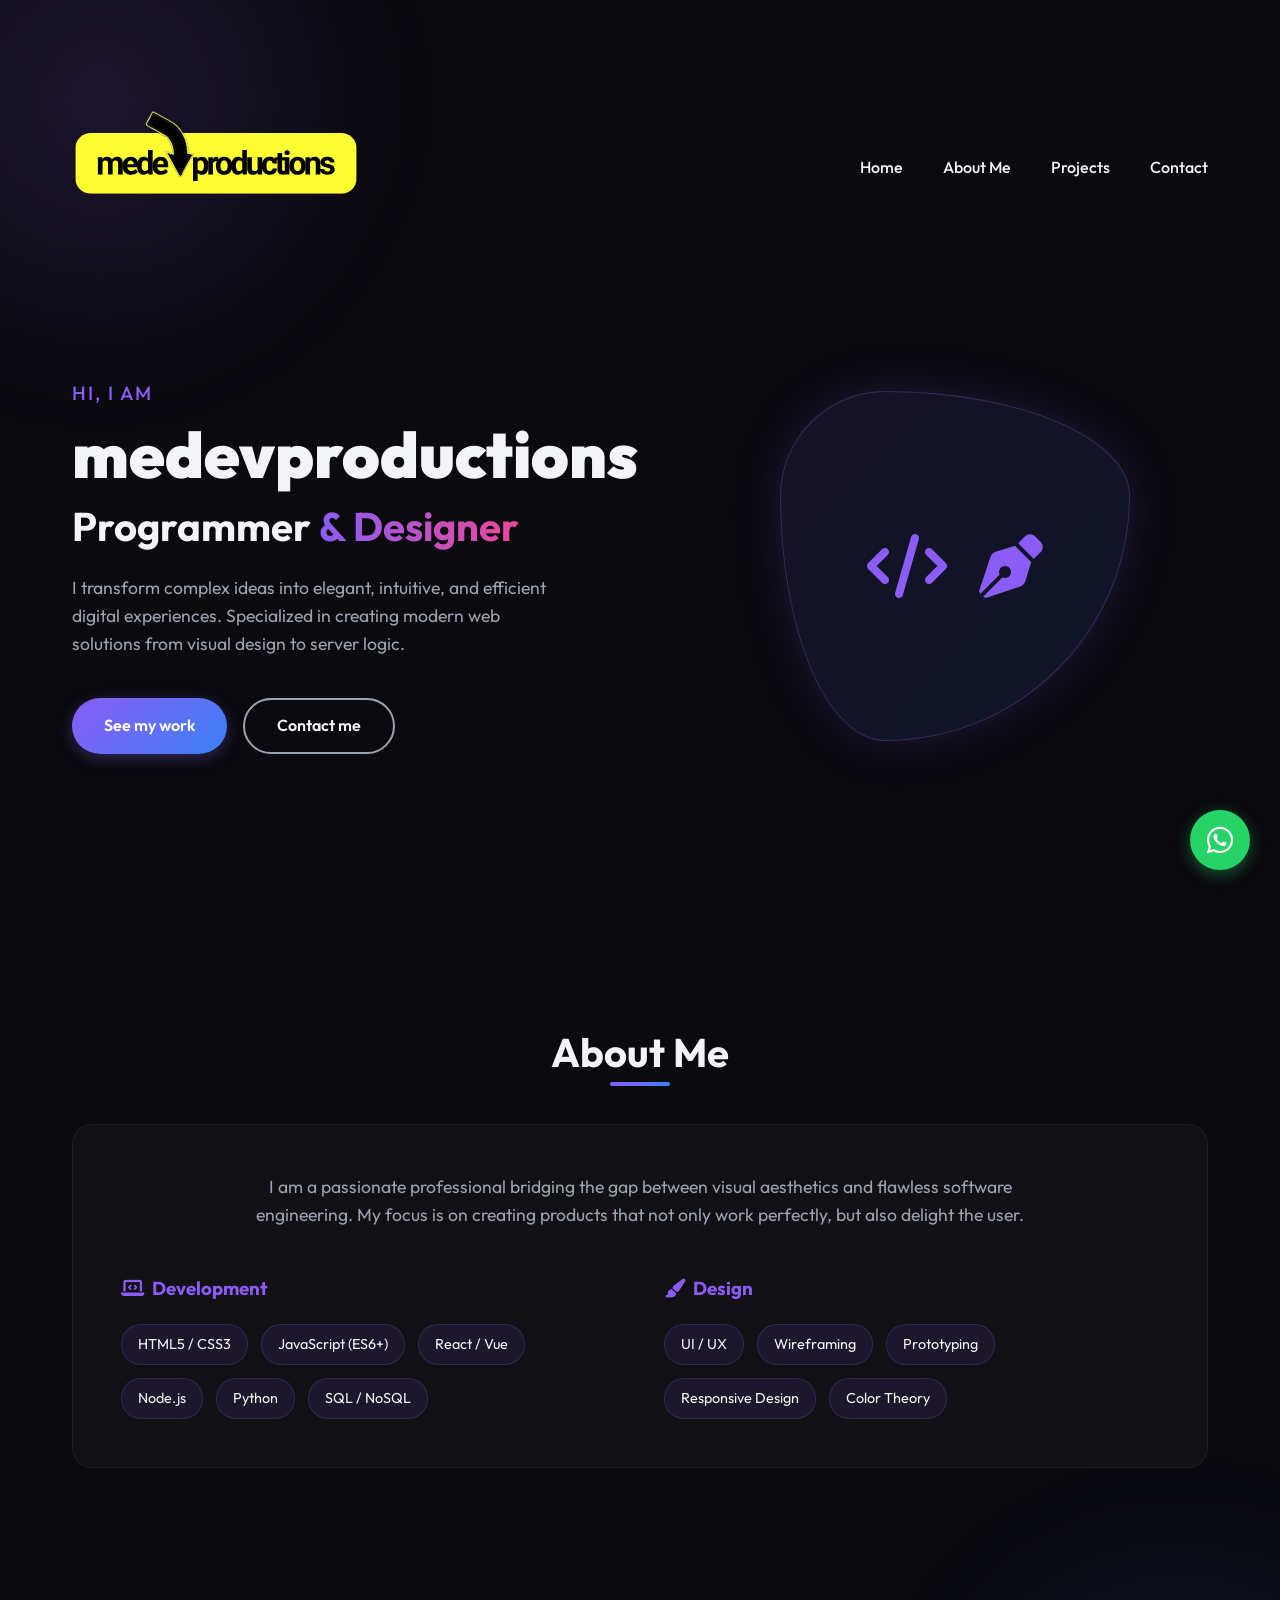
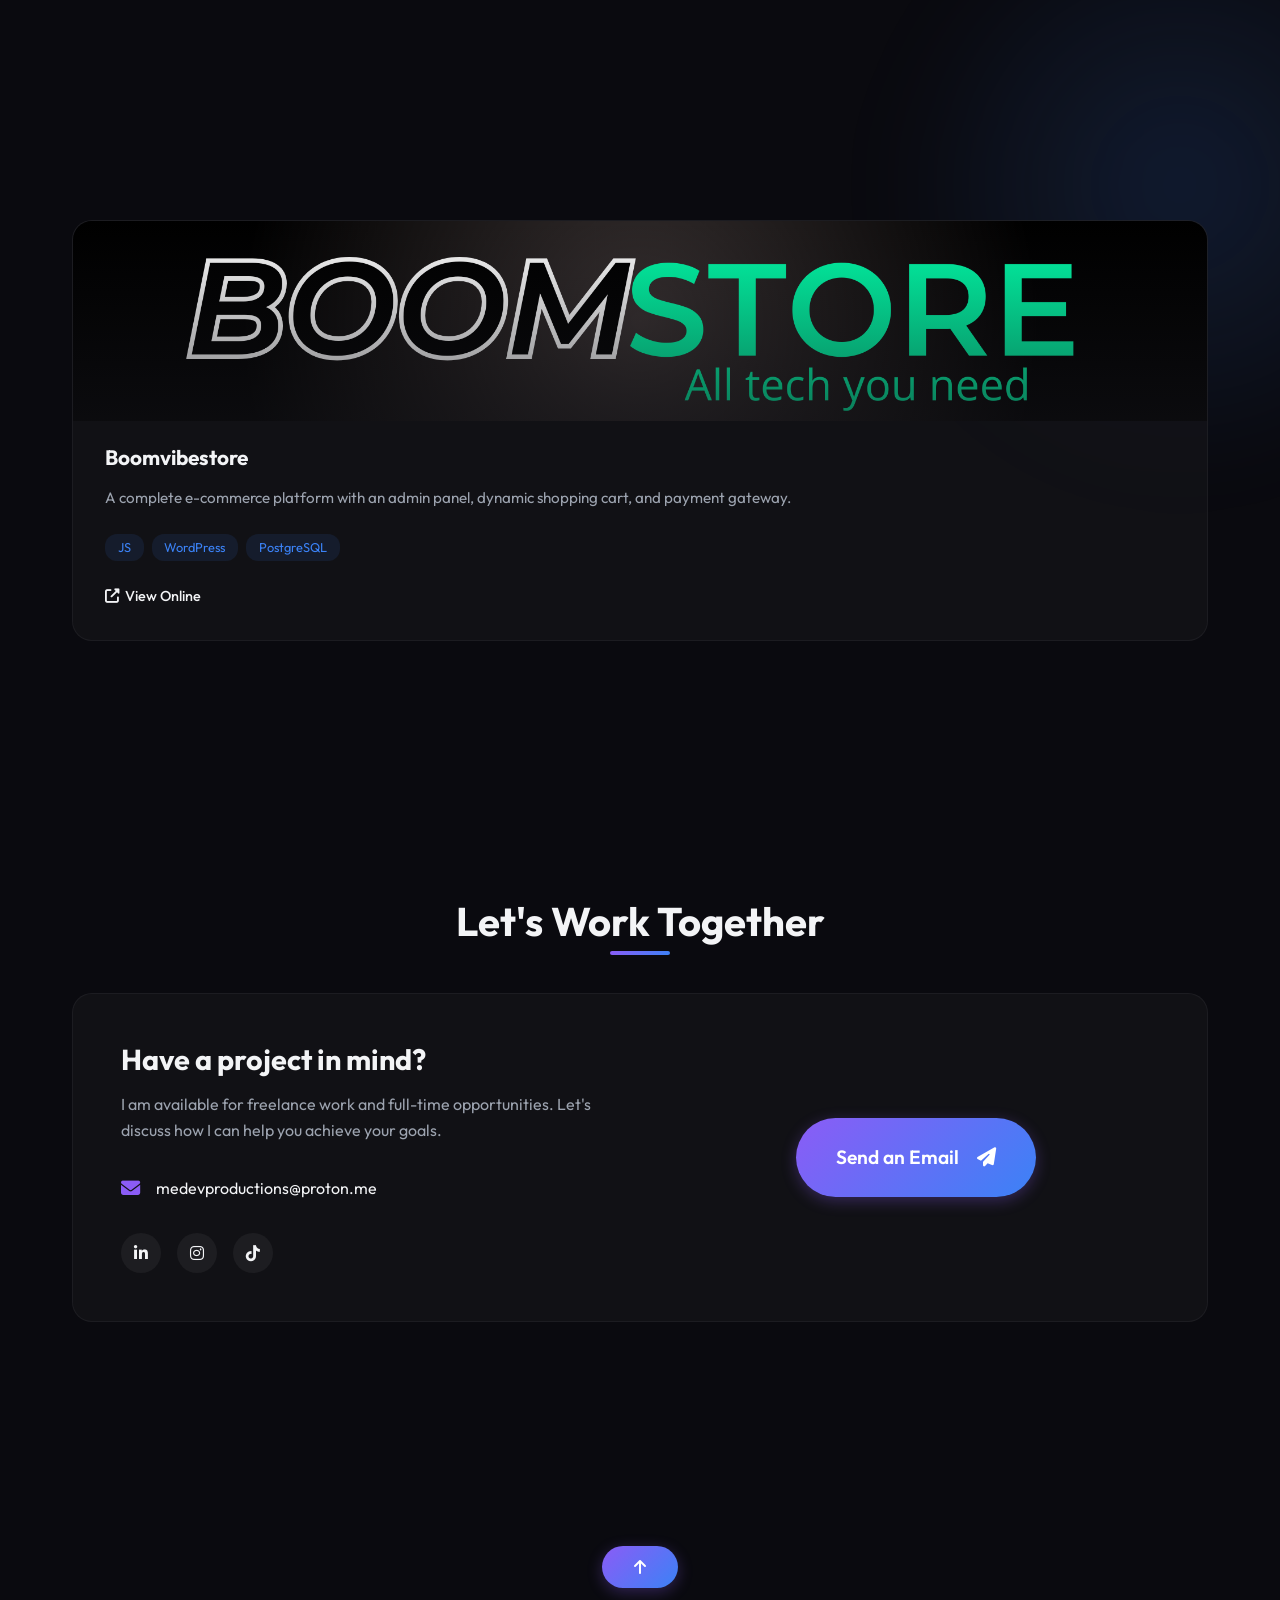
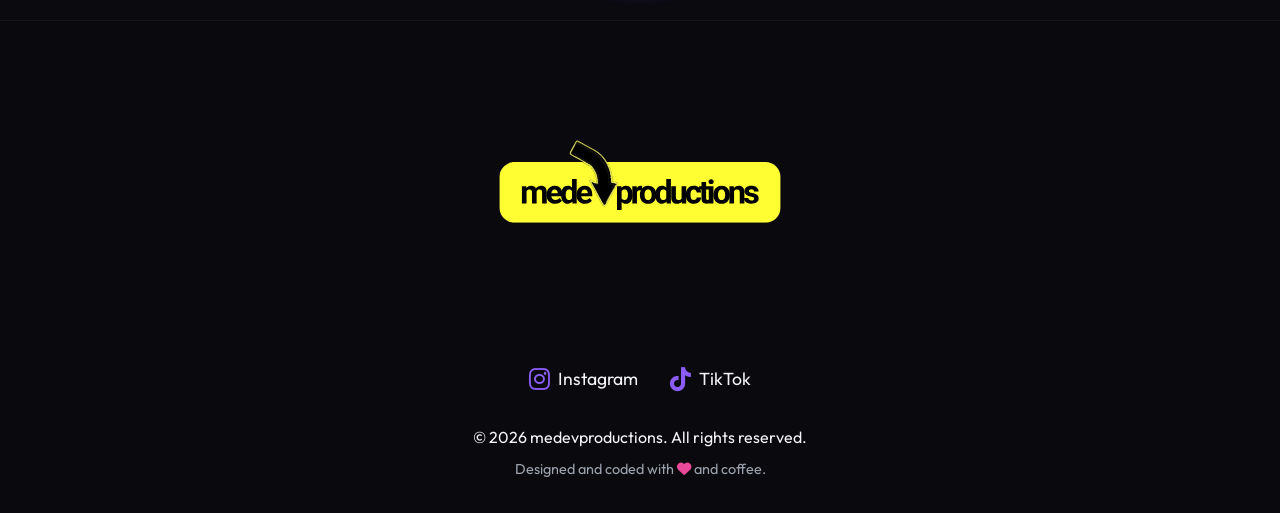
==== index.html @ 1f9f66e9 "new contact information" ====
<!DOCTYPE html>
<html lang="en">

<head>
    <meta charset="UTF-8">
    <meta name="viewport" content="width=device-width, initial-scale=1.0">
    <title>medevproductions | Programmer & Designer</title>
    <link rel="icon" type="image/svg+xml" href="logo.svg">
    <meta name="description" content="Professional and creative portfolio of a developer and designer.">
    <link rel="preconnect" href="https://fonts.googleapis.com">
    <link rel="preconnect" href="https://fonts.gstatic.com" crossorigin>
    <link href="https://fonts.googleapis.com/css2?family=Outfit:wght@300;400;500;700;900&display=swap" rel="stylesheet">
    <link rel="stylesheet" href="https://cdnjs.cloudflare.com/ajax/libs/font-awesome/6.4.0/css/all.min.css">
    <link rel="stylesheet" href="styles.css">
</head>

<body>
    <div class="blob-bg"></div>
    <div class="blob-bg blob-2"></div>

    <nav class="navbar" id="navbar">
        <div class="nav-content">
            <a href="#" class="logo">
                <img src="logo.svg" alt="medevproductions Logo" class="nav-logo">
            </a>
            <ul class="nav-links">
                <li><a href="#home">Home</a></li>
                <li><a href="#about">About Me</a></li>
                <li><a href="#portfolio">Projects</a></li>
                <li><a href="#contact">Contact</a></li>
            </ul>
            <button class="mobile-menu-btn"><i class="fas fa-bars"></i></button>
        </div>
    </nav>

    <main>
        <section id="home" class="hero">
            <div class="hero-content fade-in">
                <p class="greeting">Hi, I am</p>
                <h1 class="name">medevproductions</h1>
                <h2 class="role">Programmer <span class="gradient-text">& Designer</span></h2>
                <p class="description">
                    I transform complex ideas into elegant, intuitive, and efficient digital experiences.
                    Specialized in creating modern web solutions from visual design to server logic.
                </p>
                <div class="cta-buttons">
                    <a href="#portfolio" class="btn btn-primary">See my work</a>
                    <a href="#contact" class="btn btn-secondary">Contact me</a>
                </div>
            </div>
            <div class="hero-image slide-in-right">
                <div class="image-placeholder">
                    <i class="fas fa-code"></i>
                    <i class="fas fa-pen-nib"></i>
                </div>
            </div>
        </section>

        <section id="about" class="about">
            <h2 class="section-title fade-in">About Me</h2>
            <div class="about-content">
                <div class="about-text fade-in">
                    <p>I am a passionate professional bridging the gap between visual aesthetics and flawless software
                        engineering. My focus is on creating products that not only work perfectly, but also delight the
                        user.</p>

                    <div class="skills-container">
                        <div class="skill-category">
                            <h3><i class="fas fa-laptop-code"></i> Development</h3>
                            <div class="skill-tags">
                                <span>HTML5 / CSS3</span>
                                <span>JavaScript (ES6+)</span>
                                <span>React / Vue</span>
                                <span>Node.js</span>
                                <span>Python</span>
                                <span>SQL / NoSQL</span>
                            </div>
                        </div>
                        <div class="skill-category">
                            <h3><i class="fas fa-paint-brush"></i> Design</h3>
                            <div class="skill-tags">
                                <span>UI / UX</span>
                                <span>Wireframing</span>
                                <span>Prototyping</span>
                                <span>Responsive Design</span>
                                <span>Color Theory</span>
                            </div>
                        </div>
                    </div>
                </div>
            </div>
        </section>

        <section id="portfolio" class="portfolio">
            <h2 class="section-title fade-in">Current Projects</h2>
            <div class="projects-grid">
                <!-- Proyecto 1 -->
                <div class="project-card fade-in">
                    <div class="project-image"
                        style="background-image: url('logoe.png'); background-size: cover; background-position: center; background-repeat: no-repeat;">
                    </div>
                    <div class="project-info">
                        <h3>Boomvibestore</h3>
                        <p>A complete e-commerce platform with an admin panel, dynamic shopping cart, and payment
                            gateway.</p>
                        <div class="project-tech">
                            <span>JS</span>
                            <span>WordPress</span>
                            <span>PostgreSQL</span>
                        </div>
                        <div class="project-links">
                            <a href="https://boomvibestore.com/" class="project-link"><i
                                    class="fas fa-external-link-alt"></i> View Online</a>
                        </div>
                    </div>
                </div>


            </div>
        </section>

        <section id="contact" class="contact">
            <h2 class="section-title fade-in">Let's Work Together</h2>
            <div class="contact-container fade-in">
                <div class="contact-info">
                    <h3>Have a project in mind?</h3>
                    <p>I am available for freelance work and full-time opportunities. Let's discuss how I can help you
                        achieve your goals.</p>
                    <ul class="contact-list">
                        <li><i class="fas fa-envelope"></i> medevproductions@proton.me</li>
                    </ul>
                    <div class="social-links">
                        <a href="#" title="LinkedIn"><i class="fab fa-linkedin-in"></i></a>
                        <a href="https://instagram.com/medevproductions" target="_blank" title="@medevproductions"><i
                                class="fab fa-instagram"></i></a>
                        <a href="https://tiktok.com/@medevproductions" target="_blank" title="@medevproductions"><i
                                class="fab fa-tiktok"></i></a>
                    </div>
                </div>
                <div class="contact-action"
                    style="display: flex; align-items: center; justify-content: center; height: 100%;">
                    <a href="mailto:medevproductions@proton.me?subject=Inquiry:%20E-commerce%20Development%20Project&body=Hi%20medevproductions,%0A%0AI'm%20interested%20in%20developing%20a%20professional%20e-commerce%20website%20for%20my%20business.%0A%0AProject%20Details:%0A-%20Business%20Name:%20%0A-%20Current%20Website%20(if%20any):%20%0A-%20Estimated%20Number%20of%20Products:%20%0A%0AI%20would%20like%20to%20schedule%20a%20brief%20call%20to%20discuss%20the%20technical%20requirements%20and%20pricing.%0A%0ABest%20regards,"
                        class="btn btn-primary submit-btn"
                        style="text-decoration: none; padding: 1.5rem 2.5rem; font-size: 1.2rem; width: auto; max-width: 100%; border-radius: 40px;">
                        <span>Send an Email</span> <i class="fas fa-paper-plane" style="margin-left: 10px;"></i>
                    </a>
                </div>
            </div>
        </section>
    </main>

    <div class="back-to-top-container">
        <a href="#home" class="btn btn-primary back-to-top" aria-label="Back to Top">
            <i class="fas fa-arrow-up"></i>
        </a>
    </div>

    <footer>
        <div class="footer-content">
            <div class="footer-logo">
                <img src="logo.svg" alt="medevproductions Logo" class="footer-logo-img">
            </div>
            <div class="footer-socials">
                <a href="https://instagram.com/medevproductions" target="_blank" class="footer-social-link">
                    <i class="fab fa-instagram"></i> Instagram
                </a>
                <a href="https://tiktok.com/@medevproductions" target="_blank" class="footer-social-link">
                    <i class="fab fa-tiktok"></i> TikTok
                </a>
            </div>
            <p>&copy; 2026 medevproductions. All rights reserved.</p>
            <p class="footer-note">Designed and coded with <i class="fas fa-heart"></i> and coffee.</p>
        </div>
    </footer>

    <!-- Floating WhatsApp Button -->
    <button class="whatsapp-float" id="whatsapp-btn" aria-label="Copy WhatsApp Number">
        <i class="fab fa-whatsapp"></i>
    </button>

    <!-- Toast Notification -->
    <div id="toast" class="toast-notification">
        <i class="fas fa-check-circle"></i> <span>WhatsApp number copied</span>
    </div>

    <script src="script.js"></script>
</body>

</html>
---- styles.css ----
/* Variables y Configuración Base */
:root {
    --bg-dark: #0a0a0f;
    --bg-card: rgba(20, 20, 25, 0.7);
    --text-main: #f3f4f6;
    --text-muted: #9ca3af;
    --primary: #8b5cf6;
    --secondary: #3b82f6;
    --accent: #ec4899;
    --gradient-primary: linear-gradient(135deg, var(--primary) 0%, var(--secondary) 100%);
    --gradient-text: linear-gradient(to right, var(--primary), var(--accent));
    
    --font-main: 'Outfit', sans-serif;
    --transition-smooth: all 0.3s cubic-bezier(0.4, 0, 0.2, 1);
}

* {
    margin: 0;
    padding: 0;
    box-sizing: border-box;
}

html {
    scroll-behavior: smooth;
    overflow-x: hidden;
    width: 100%;
}

body {
    font-family: var(--font-main);
    background-color: var(--bg-dark);
    color: var(--text-main);
    line-height: 1.6;
    overflow-x: hidden;
    width: 100%;
    position: relative;
}

/* Efectos de fondo */
.blob-bg {
    position: absolute;
    width: 600px;
    height: 600px;
    background: radial-gradient(circle, rgba(139, 92, 246, 0.15) 0%, rgba(0, 0, 0, 0) 70%);
    border-radius: 50%;
    top: -200px;
    left: -200px;
    z-index: -1;
    filter: blur(40px);
    animation: float 10s infinite ease-in-out alternate;
}

.blob-2 {
    background: radial-gradient(circle, rgba(59, 130, 246, 0.15) 0%, rgba(0, 0, 0, 0) 70%);
    top: 40%;
    right: -200px;
    left: auto;
    animation-delay: -5s;
}

@keyframes float {
    0% { transform: translate(0, 0) scale(1); }
    100% { transform: translate(50px, 50px) scale(1.1); }
}

/* Tipografía */
h1, h2, h3, h4 {
    line-height: 1.2;
    font-weight: 700;
}

.gradient-text {
    background: var(--gradient-text);
    -webkit-background-clip: text;
    background-clip: text;
    color: transparent;
    display: inline-block;
}

.section-title {
    font-size: 2.5rem;
    margin-bottom: 3rem;
    text-align: center;
    position: relative;
}

.section-title::after {
    content: '';
    position: absolute;
    bottom: -10px;
    left: 50%;
    transform: translateX(-50%);
    width: 60px;
    height: 4px;
    background: var(--gradient-primary);
    border-radius: 2px;
}

/* Navbar */
.navbar {
    position: absolute;
    top: 0;
    width: 100%;
    padding: 1.5rem 0;
    z-index: 1000;
    transition: var(--transition-smooth);
}

.navbar.scrolled {
    background: rgba(10, 10, 15, 0.9);
    backdrop-filter: blur(10px);
    padding: 1rem 0;
    box-shadow: 0 4px 30px rgba(0, 0, 0, 0.1);
    border-bottom: 1px solid rgba(255, 255, 255, 0.05);
}

.nav-content {
    max-width: 1200px;
    margin: 0 auto;
    padding: 0 2rem;
    display: flex;
    justify-content: space-between;
    align-items: center;
}

.logo {
    display: flex;
    align-items: center;
    text-decoration: none;
    color: var(--text-main);
}

.nav-logo {
    height: 288px; /* Doubled from 144px */
    width: auto;
    max-width: 450px;
    object-fit: contain;
}

.nav-links {
    display: flex;
    list-style: none;
    gap: 2.5rem;
}

.nav-links a {
    text-decoration: none;
    color: var(--text-main);
    font-weight: 500;
    font-size: 1rem;
    transition: var(--transition-smooth);
    position: relative;
}

.nav-links a:hover {
    color: var(--primary);
}

.nav-links a::after {
    content: '';
    position: absolute;
    bottom: -5px;
    left: 0;
    width: 0;
    height: 2px;
    background: var(--gradient-primary);
    transition: var(--transition-smooth);
}

.nav-links a:hover::after {
    width: 100%;
}

/* Dropdown */
.dropdown {
    position: relative;
    display: flex;
    align-items: center;
}

.dropdown-content {
    display: none;
    position: absolute;
    top: 100%;
    left: 0;
    margin-top: 5px;
    background: var(--bg-card);
    min-width: 240px;
    box-shadow: 0 10px 30px rgba(0, 0, 0, 0.4);
    border-radius: 12px;
    border: 1px solid rgba(255, 255, 255, 0.05);
    overflow: hidden;
    z-index: 1000;
    backdrop-filter: blur(10px);
}

.dropdown-content a {
    color: var(--text-main);
    padding: 15px 20px;
    text-decoration: none;
    display: block;
    font-size: 0.95rem;
    transition: var(--transition-smooth);
}

.dropdown-content a::after {
    display: none;
}

.dropdown-content a:hover {
    background: rgba(139, 92, 246, 0.15);
    color: var(--primary);
}

.dropdown:hover .dropdown-content {
    display: block;
    animation: fadeIn 0.3s ease;
}

@keyframes fadeIn {
    from { opacity: 0; transform: translateY(-10px); }
    to { opacity: 1; transform: translateY(0); }
}

.mobile-menu-btn {
    display: none;
    background: none;
    border: none;
    color: var(--text-main);
    font-size: 1.5rem;
    cursor: pointer;
}

/* Botones */
.btn {
    display: inline-flex;
    align-items: center;
    justify-content: center;
    padding: 0.8rem 2rem;
    border-radius: 30px;
    font-weight: 600;
    text-decoration: none;
    transition: var(--transition-smooth);
    cursor: pointer;
    border: none;
    font-size: 1rem;
}

.btn-primary {
    background: var(--gradient-primary);
    color: white;
    box-shadow: 0 4px 15px rgba(139, 92, 246, 0.3);
}

.btn-primary:hover {
    transform: translateY(-2px);
    box-shadow: 0 6px 20px rgba(139, 92, 246, 0.4);
}

.btn-secondary {
    background: transparent;
    color: var(--text-main);
    border: 2px solid var(--text-muted);
}

.btn-secondary:hover {
    border-color: var(--primary);
    color: var(--primary);
}

/* Secciones generales */
main {
    max-width: 1200px;
    margin: 0 auto;
    padding: 0 2rem;
}

section {
    padding: 8rem 0;
}

/* Hero Section */
.hero {
    min-height: 100vh;
    display: flex;
    align-items: center;
    justify-content: space-between;
    gap: 4rem;
    padding-top: 360px; /* Increased to make room for giant absolute navbar */
}

.hero-content {
    flex: 1;
}

.greeting {
    font-size: 1.2rem;
    color: var(--primary);
    font-weight: 500;
    margin-bottom: 0.5rem;
    letter-spacing: 2px;
    text-transform: uppercase;
}

.name {
    font-size: 4rem;
    font-weight: 900;
    margin-bottom: 0.5rem;
}

.role {
    font-size: 2.5rem;
    margin-bottom: 1.5rem;
}

.description {
    color: var(--text-muted);
    font-size: 1.1rem;
    max-width: 500px;
    margin-bottom: 2.5rem;
}

.cta-buttons {
    display: flex;
    gap: 1rem;
}

.hero-image {
    flex: 1;
    display: flex;
    justify-content: center;
}

.image-placeholder {
    width: 350px;
    height: 350px;
    background: linear-gradient(135deg, rgba(139, 92, 246, 0.1), rgba(59, 130, 246, 0.1));
    border: 1px solid rgba(139, 92, 246, 0.3);
    border-radius: 30% 70% 70% 30% / 30% 30% 70% 70%;
    display: flex;
    align-items: center;
    justify-content: center;
    gap: 2rem;
    font-size: 4rem;
    color: var(--primary);
    box-shadow: 0 0 50px rgba(139, 92, 246, 0.15);
    animation: morph 8s ease-in-out infinite;
    backdrop-filter: blur(10px);
}

@keyframes morph {
    0% { border-radius: 30% 70% 70% 30% / 30% 30% 70% 70%; }
    25% { border-radius: 58% 42% 75% 25% / 76% 46% 54% 24%; }
    50% { border-radius: 50% 50% 33% 67% / 55% 27% 73% 45%; }
    75% { border-radius: 33% 67% 58% 42% / 63% 68% 32% 37%; }
    100% { border-radius: 30% 70% 70% 30% / 30% 30% 70% 70%; }
}

/* About Section */
.about-content {
    background: var(--bg-card);
    border: 1px solid rgba(255, 255, 255, 0.05);
    border-radius: 20px;
    padding: 3rem;
    backdrop-filter: blur(10px);
}

.about-text > p {
    color: var(--text-muted);
    font-size: 1.1rem;
    margin-bottom: 3rem;
    text-align: center;
    max-width: 800px;
    margin-left: auto;
    margin-right: auto;
}

.skills-container {
    display: grid;
    grid-template-columns: repeat(auto-fit, minmax(300px, 1fr));
    gap: 3rem;
}

.skill-category h3 {
    display: flex;
    align-items: center;
    gap: 0.5rem;
    margin-bottom: 1.5rem;
    color: var(--primary);
}

.skill-tags {
    display: flex;
    flex-wrap: wrap;
    gap: 0.8rem;
}

.skill-tags span {
    background: rgba(139, 92, 246, 0.1);
    color: var(--text-main);
    padding: 0.5rem 1rem;
    border-radius: 20px;
    font-size: 0.9rem;
    border: 1px solid rgba(139, 92, 246, 0.2);
    transition: var(--transition-smooth);
}

.skill-tags span:hover {
    background: rgba(139, 92, 246, 0.2);
    transform: translateY(-2px);
}

/* Portfolio Section */
.projects-grid {
    display: grid;
    grid-template-columns: repeat(auto-fit, minmax(320px, 1fr));
    gap: 2rem;
}

.project-card {
    background: var(--bg-card);
    border: 1px solid rgba(255, 255, 255, 0.05);
    border-radius: 20px;
    overflow: hidden;
    transition: var(--transition-smooth);
}

.project-card:hover {
    transform: translateY(-10px);
    border-color: rgba(139, 92, 246, 0.3);
    box-shadow: 0 10px 30px rgba(0, 0, 0, 0.5);
}

.project-image {
    height: 200px;
    display: flex;
    align-items: center;
    justify-content: center;
    color: rgba(255, 255, 255, 0.5);
    position: relative;
    overflow: hidden;
}

.project-image::before {
    content: '';
    position: absolute;
    top: 0;
    left: 0;
    width: 100%;
    height: 100%;
    background: linear-gradient(to bottom, transparent, var(--bg-card));
    opacity: 0.8;
}

.project-info {
    padding: 1.5rem 2rem 2rem;
}

.project-info h3 {
    font-size: 1.3rem;
    margin-bottom: 1rem;
}

.project-info p {
    color: var(--text-muted);
    font-size: 0.95rem;
    margin-bottom: 1.5rem;
}

.project-tech {
    display: flex;
    flex-wrap: wrap;
    gap: 0.5rem;
    margin-bottom: 1.5rem;
}

.project-tech span {
    font-size: 0.8rem;
    color: var(--secondary);
    background: rgba(59, 130, 246, 0.1);
    padding: 0.2rem 0.8rem;
    border-radius: 12px;
}

.project-links {
    display: flex;
    gap: 1rem;
}

.project-link {
    color: var(--text-main);
    text-decoration: none;
    font-size: 0.9rem;
    font-weight: 500;
    transition: var(--transition-smooth);
    display: flex;
    align-items: center;
    gap: 0.4rem;
}

.project-link:hover {
    color: var(--primary);
}

/* Contact Section */
.contact-container {
    display: grid;
    grid-template-columns: 1fr 1fr;
    gap: 4rem;
    background: var(--bg-card);
    border: 1px solid rgba(255, 255, 255, 0.05);
    border-radius: 20px;
    padding: 3rem;
}

.contact-info h3 {
    font-size: 1.8rem;
    margin-bottom: 1rem;
}

.contact-info p {
    color: var(--text-muted);
    margin-bottom: 2rem;
}

.contact-list {
    list-style: none;
    margin-bottom: 2rem;
}

.contact-list li {
    display: flex;
    align-items: center;
    gap: 1rem;
    margin-bottom: 1rem;
    color: var(--text-main);
}

.contact-list i {
    color: var(--primary);
    font-size: 1.2rem;
}

.social-links {
    display: flex;
    gap: 1rem;
}

.social-links a {
    display: flex;
    align-items: center;
    justify-content: center;
    width: 40px;
    height: 40px;
    border-radius: 50%;
    background: rgba(255, 255, 255, 0.05);
    color: var(--text-main);
    text-decoration: none;
    transition: var(--transition-smooth);
}

.social-links a:hover {
    background: var(--primary);
    transform: translateY(-3px);
}

.contact-form {
    display: flex;
    flex-direction: column;
    gap: 1.5rem;
}

.form-group {
    position: relative;
}

.form-group input,
.form-group textarea {
    width: 100%;
    padding: 1rem;
    background: rgba(0, 0, 0, 0.2);
    border: 1px solid rgba(255, 255, 255, 0.1);
    border-radius: 10px;
    color: var(--text-main);
    font-family: inherit;
    font-size: 1rem;
    transition: var(--transition-smooth);
    outline: none;
}

.form-group label {
    position: absolute;
    left: 1rem;
    top: 1rem;
    color: var(--text-muted);
    transition: var(--transition-smooth);
    pointer-events: none;
}

.form-group input:focus,
.form-group textarea:focus,
.form-group input:not(:placeholder-shown),
.form-group textarea:not(:placeholder-shown) {
    border-color: var(--primary);
    background: rgba(0, 0, 0, 0.4);
}

.form-group input:focus + label,
.form-group textarea:focus + label,
.form-group input:not(:placeholder-shown) + label,
.form-group textarea:not(:placeholder-shown) + label {
    top: -0.6rem;
    left: 0.8rem;
    font-size: 0.8rem;
    background: var(--bg-dark);
    padding: 0 0.4rem;
    color: var(--primary);
}

.submit-btn {
    width: 100%;
    gap: 0.5rem;
    padding: 1rem;
}

/* Footer */
footer {
    border-top: 1px solid rgba(255, 255, 255, 0.05);
    padding: 2rem 0;
    text-align: center;
    background: rgba(10, 10, 15, 0.5);
}

.footer-content {
    max-width: 1200px;
    margin: 0 auto;
    padding: 0 2rem;
}

.footer-note {
    color: var(--text-muted);
    font-size: 0.9rem;
    margin-top: 0.5rem;
}

.footer-note i {
    color: var(--accent);
}

/* Animations base classes */
.fade-in {
    opacity: 0;
    transform: translateY(30px);
    transition: opacity 0.8s ease-out, transform 0.8s ease-out;
}

.fade-in.visible {
    opacity: 1;
    transform: translateY(0);
}

.slide-in-right {
    opacity: 0;
    transform: translateX(50px);
    transition: opacity 0.8s ease-out, transform 0.8s ease-out;
}

.slide-in-right.visible {
    opacity: 1;
    transform: translateX(0);
}

/* Footer layout */
.footer-logo {
    margin-bottom: 1.5rem;
    display: flex;
    justify-content: center;
}

.footer-logo-img {
    height: 288px; /* same as header logo */
    width: auto;
    object-fit: contain;
    max-width: 450px;
}

.footer-socials {
    display: flex;
    justify-content: center;
    gap: 2rem;
    margin-bottom: 2rem;
}

.footer-social-link {
    display: inline-flex;
    align-items: center;
    gap: 0.5rem;
    color: var(--text-main);
    text-decoration: none;
    font-size: 1.1rem;
    transition: var(--transition-smooth);
}

.footer-social-link i {
    font-size: 1.5rem;
    color: var(--primary);
}

.footer-social-link:hover {
    color: var(--primary);
    transform: translateY(-3px);
}

/* Back to Top */
.back-to-top-container {
    display: flex;
    justify-content: center;
    padding: 2rem 0;
    margin-top: 4rem;
    position: relative;
    z-index: 10;
}

/* WhatsApp Float */
.whatsapp-float {
    position: fixed;
    bottom: 30px;
    right: 30px;
    width: 60px;
    height: 60px;
    background-color: #25d366;
    color: white;
    border-radius: 50%;
    text-align: center;
    font-size: 30px;
    box-shadow: 0 4px 15px rgba(37, 211, 102, 0.4);
    z-index: 1000;
    cursor: pointer;
    border: none;
    display: flex;
    align-items: center;
    justify-content: center;
    transition: var(--transition-smooth);
}

.whatsapp-float:hover {
    transform: translateY(-5px) scale(1.05);
    box-shadow: 0 6px 20px rgba(37, 211, 102, 0.6);
    background-color: #1ebe57;
}

/* Toast Notification */
.toast-notification {
    visibility: hidden;
    min-width: 250px;
    background-color: var(--bg-card);
    border: 1px solid rgba(255,255,255,0.1);
    color: var(--text-main);
    text-align: center;
    border-radius: 30px;
    padding: 16px;
    position: fixed;
    z-index: 1002;
    left: 50%;
    bottom: 30px;
    transform: translateX(-50%);
    font-size: 1rem;
    box-shadow: 0 10px 30px rgba(0,0,0,0.5);
    backdrop-filter: blur(10px);
    display: flex;
    align-items: center;
    justify-content: center;
    gap: 10px;
}

.toast-notification i {
    color: #10b981;
    font-size: 1.2rem;
}

.toast-notification.show {
    visibility: visible;
    animation: fadein 0.5s, fadeout 0.5s 2.5s;
}

@keyframes fadein {
    from {bottom: 0; opacity: 0;}
    to {bottom: 30px; opacity: 1;}
}

@keyframes fadeout {
    from {bottom: 30px; opacity: 1;}
    to {bottom: 0; opacity: 0;}
}

/* Responsive */
@media (max-width: 992px) {
    .hero {
        flex-direction: column;
        text-align: center;
        padding-top: 150px;
    }

    .description {
        margin: 0 auto 2.5rem;
    }

    .cta-buttons {
        justify-content: center;
    }

    .contact-container {
        grid-template-columns: 1fr;
        text-align: center;
    }

    .about-content {
        text-align: center;
    }

    .skill-category h3 {
        justify-content: center;
    }

    .skill-tags {
        justify-content: center;
    }

    .contact-list li {
        justify-content: center;
    }
    
    .social-links {
        justify-content: center;
    }
}

@media (max-width: 768px) {
    .hero {
        padding-top: 250px;
    }

    .nav-logo {
        height: 160px; /* Bigger for mobile */
    }

    .nav-links {
        position: fixed;
        top: 210px; /* Space for the 160px logo and paddings */
        left: -100%;
        width: 100%;
        height: calc(100vh - 210px);
        background: rgba(10, 10, 15, 0.65); /* More transparent to allow elegant blur */
        backdrop-filter: blur(25px); /* Strong elegant blur */
        -webkit-backdrop-filter: blur(25px); /* Safari support */
        flex-direction: column;
        align-items: center;
        justify-content: center;
        gap: 3rem; /* Increase gap for elegance */
        transition: 0.5s cubic-bezier(0.4, 0, 0.2, 1);
        z-index: 999;
        pointer-events: none; /* Ignore clicks while hidden */
        opacity: 0;
    }

    .nav-links.active {
        left: 0;
        pointer-events: auto; /* Enable clicks */
        opacity: 1;
    }

    /* Elegant Link States */
    .nav-links a {
        font-size: 1.8rem;
        font-weight: 700;
        text-transform: uppercase;
        letter-spacing: 2px;
        padding: 0.5rem 1.5rem;
        border-radius: 12px;
        transition: var(--transition-smooth);
    }
    
    .nav-links a:active,
    .nav-links a:focus,
    .dropdown-content a:active,
    .dropdown-content a:focus {
        background-color: rgba(59, 130, 246, 0.2); /* Secondary color faint bg */
        color: var(--secondary); /* The theme secondary blue color */
        transform: scale(1.1);
    }

    .mobile-menu-btn {
        display: block;
        z-index: 1001; /* Ensure button stays on top when menu is open */
    }

    .name {
        font-size: 2.2rem; /* Reduced to fit long name without breaking layout */
        word-wrap: break-word; /* Ensure the name wraps if it still over-extends */
    }

    .role {
        font-size: 1.4rem;
    }

    /* Adjust main padding for narrow screens */
    main {
        padding: 0 1.2rem;
    }

    .section-title {
        font-size: 2rem;
    }

    /* Adjust About section for smaller screens to prevent card overflow */
    .about-content {
        padding: 1.5rem;
    }

    .skills-container {
        grid-template-columns: 1fr;
        gap: 2rem;
    }

    .whatsapp-float {
        bottom: 20px;
        right: 20px;
        width: 50px;
        height: 50px;
        font-size: 25px;
    }
}
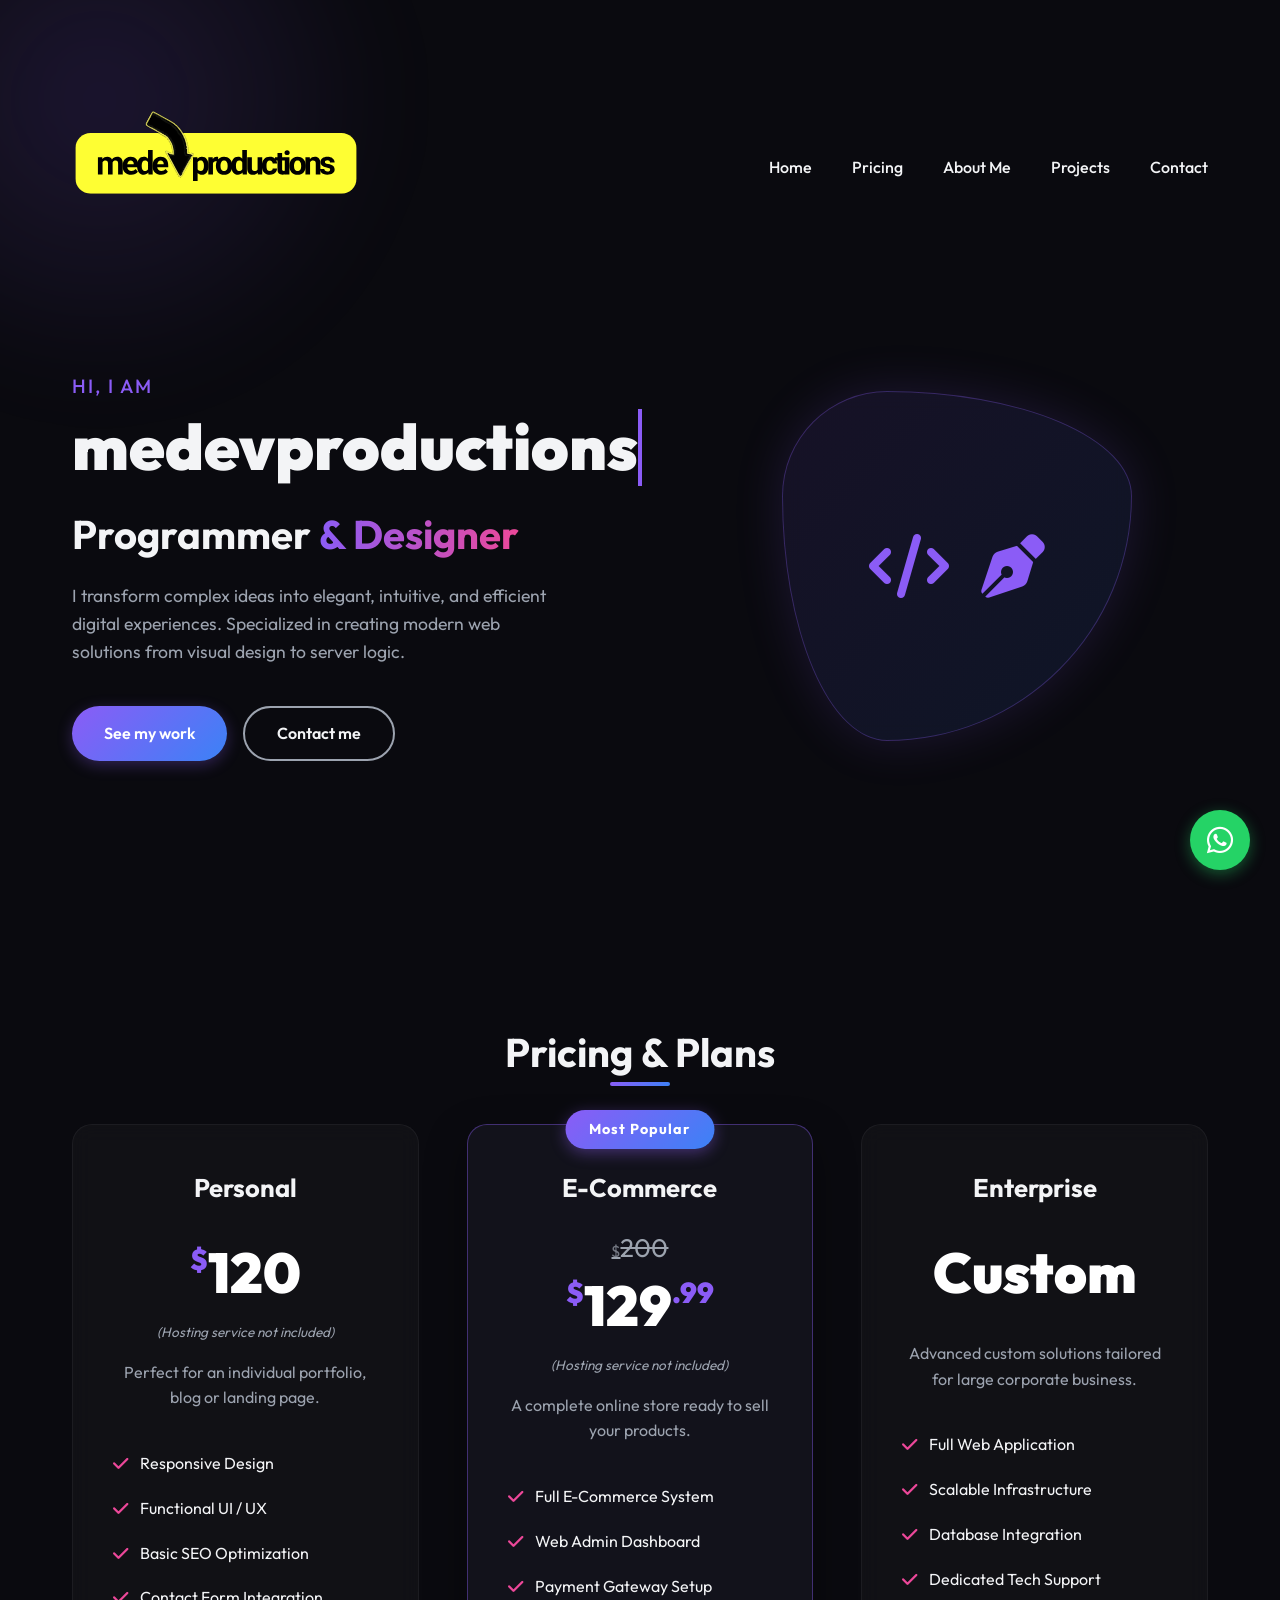
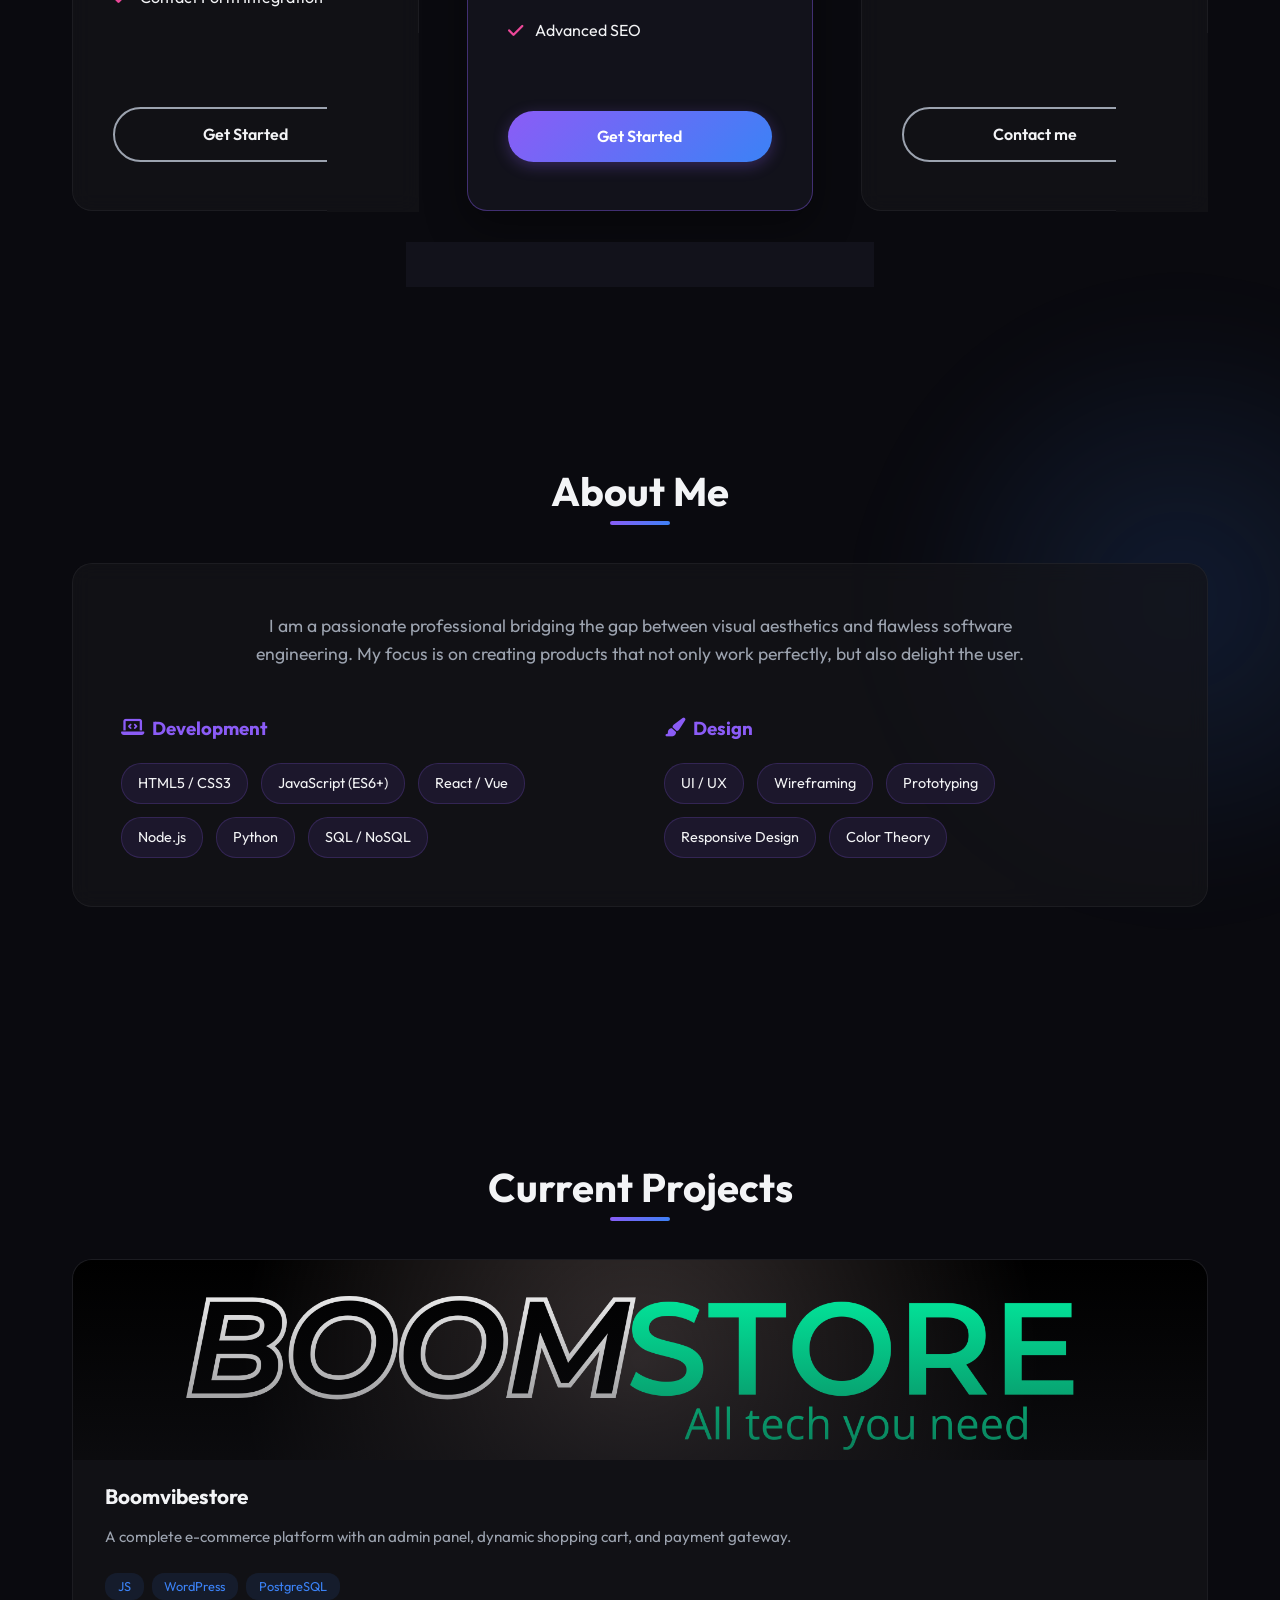
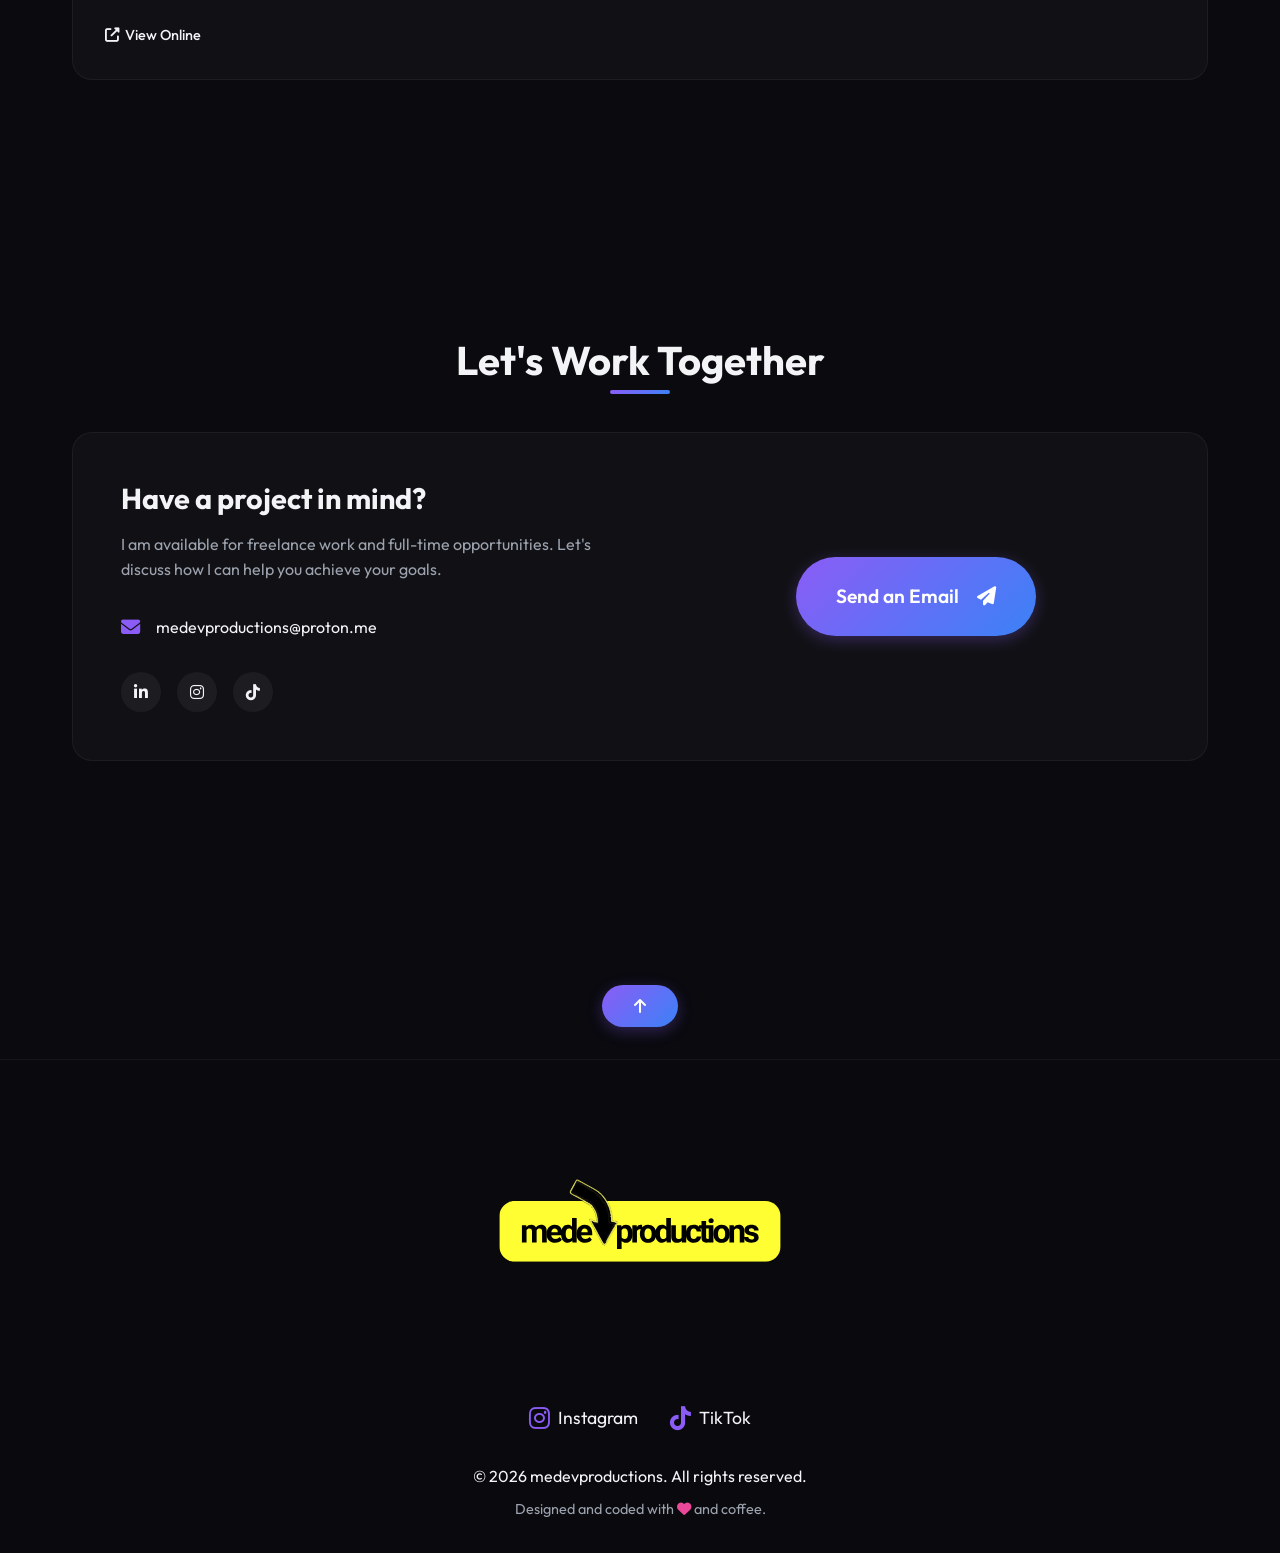
==== commit a8ef6519: "new section" ====
--- a/index.html
+++ b/index.html
@@ -11,7 +11,7 @@
     <link rel="preconnect" href="https://fonts.gstatic.com" crossorigin>
     <link href="https://fonts.googleapis.com/css2?family=Outfit:wght@300;400;500;700;900&display=swap" rel="stylesheet">
     <link rel="stylesheet" href="https://cdnjs.cloudflare.com/ajax/libs/font-awesome/6.4.0/css/all.min.css">
-    <link rel="stylesheet" href="styles.css">
+    <link rel="stylesheet" href="styles.css?v=2.0">
 </head>
 
 <body>
@@ -25,6 +25,7 @@
             </a>
             <ul class="nav-links">
                 <li><a href="#home">Home</a></li>
+                <li><a href="#pricing">Pricing</a></li>
                 <li><a href="#about">About Me</a></li>
                 <li><a href="#portfolio">Projects</a></li>
                 <li><a href="#contact">Contact</a></li>
@@ -37,7 +38,7 @@
         <section id="home" class="hero">
             <div class="hero-content fade-in">
                 <p class="greeting">Hi, I am</p>
-                <h1 class="name">medevproductions</h1>
+                <h1 class="name"><span class="typing-effect">medevproductions</span></h1>
                 <h2 class="role">Programmer <span class="gradient-text">& Designer</span></h2>
                 <p class="description">
                     I transform complex ideas into elegant, intuitive, and efficient digital experiences.
@@ -52,6 +53,57 @@
                 <div class="image-placeholder">
                     <i class="fas fa-code"></i>
                     <i class="fas fa-pen-nib"></i>
+                </div>
+            </div>
+        </section>
+
+        <section id="pricing" class="pricing">
+            <h2 class="section-title fade-in">Pricing & Plans</h2>
+            <div class="pricing-grid">
+                <!-- Personas -->
+                <div class="pricing-card fade-in">
+                    <h3>Personal</h3>
+                    <div class="price"><span>$</span>120</div>
+                    <div class="price-note">(Hosting service not included)</div>
+                    <p class="pricing-desc">Perfect for an individual portfolio, blog or landing page.</p>
+                    <ul class="pricing-features">
+                        <li><i class="fas fa-check"></i> Responsive Design</li>
+                        <li><i class="fas fa-check"></i> Functional UI / UX</li>
+                        <li><i class="fas fa-check"></i> Basic SEO Optimization</li>
+                        <li><i class="fas fa-check"></i> Contact Form Integration</li>
+                    </ul>
+                    <a href="mailto:medevproductions@proton.me?subject=Web%20Development%20Inquiry%20-%20Basic%20Package&body=Hello%20medevproductions%2C%0A%0AI%20am%20interested%20in%20hiring%20you%20for%20the%20Basic%20Web%20Development%20Package.%0A%0AHere%20are%20some%20initial%20details%20about%20my%20project%3A%0A-%20Type%20of%20business%3A%20%5BInsert%20Here%5D%0A-%20Main%20goal%20of%20the%20website%3A%20%5BInsert%20Here%5D%0A-%20Reference%20websites%20I%20like%3A%20%5BInsert%20Here%5D%0A%0APlease%20let%20me%20know%20the%20next%20steps%20to%20get%20started.%0A%0ABest%20regards%2C%0A%5BYour%20Name%5D" class="btn btn-secondary pricing-btn">Get Started</a>
+                </div>
+
+                <!-- Tienda en Línea -->
+                <div class="pricing-card popular fade-in" style="transition-delay: 0.1s;">
+                    <div class="popular-badge">Most Popular</div>
+                    <h3>E-Commerce</h3>
+                    <div class="price-old"><span>$</span>200</div>
+                    <div class="price"><span>$</span>129<span class="cents">.99</span></div>
+                    <div class="price-note">(Hosting service not included)</div>
+                    <p class="pricing-desc">A complete online store ready to sell your products.</p>
+                    <ul class="pricing-features">
+                        <li><i class="fas fa-check"></i> Full E-Commerce System</li>
+                        <li><i class="fas fa-check"></i> Web Admin Dashboard</li>
+                        <li><i class="fas fa-check"></i> Payment Gateway Setup</li>
+                        <li><i class="fas fa-check"></i> Advanced SEO</li>
+                    </ul>
+                    <a href="mailto:medevproductions@proton.me?subject=Web%20Development%20Inquiry%20-%20E-commerce%20Package&body=Hello%20medevproductions%2C%0A%0AI%20am%20interested%20in%20the%20E-commerce%20Development%20Package.%0A%0AMy%20project%20requirements%20are%3A%0A-%20Products%20to%20sell%20(Physical%2FDigital)%3A%20%5BInsert%20Here%5D%0A-%20Estimated%20number%20of%20products%3A%20%5BInsert%20Here%5D%0A-%20Preferred%20payment%20methods%3A%20%5BInsert%20Here%5D%0A%0AI%20look%20forward%20to%20discussing%20this%20project%20with%20you.%0A%0ABest%20regards%2C%0A%5BYour%20Name%5D" class="btn btn-primary pricing-btn">Get Started</a>
+                </div>
+
+                <!-- Empresas -->
+                <div class="pricing-card fade-in" style="transition-delay: 0.2s;">
+                    <h3>Enterprise</h3>
+                    <div class="price">Custom</div>
+                    <p class="pricing-desc">Advanced custom solutions tailored for large corporate business.</p>
+                    <ul class="pricing-features">
+                        <li><i class="fas fa-check"></i> Full Web Application</li>
+                        <li><i class="fas fa-check"></i> Scalable Infrastructure</li>
+                        <li><i class="fas fa-check"></i> Database Integration</li>
+                        <li><i class="fas fa-check"></i> Dedicated Tech Support</li>
+                    </ul>
+                    <a href="#contact" class="btn btn-secondary pricing-btn">Contact me</a>
                 </div>
             </div>
         </section>
--- a/styles.css
+++ b/styles.css
@@ -306,6 +306,31 @@
     font-size: 4rem;
     font-weight: 900;
     margin-bottom: 0.5rem;
+    display: inline-block;
+}
+
+.typing-effect {
+    display: inline-block;
+    overflow: hidden; /* Hide text as it types */
+    white-space: nowrap; /* Keep the text on one line */
+    border-right: 4px solid var(--primary); /* The blinking cursor */
+    width: 0;
+    animation: 
+        typing 2s steps(20, end) forwards,
+        blink-caret 0.75s step-end infinite;
+    max-width: 100%;
+}
+
+/* Typing animation */
+@keyframes typing {
+    from { width: 0; }
+    to { width: 100%; }
+}
+
+/* Cursor blinking animation */
+@keyframes blink-caret {
+    from, to { border-color: transparent }
+    50% { border-color: var(--primary); }
 }
 
 .role {
@@ -354,6 +379,144 @@
     50% { border-radius: 50% 50% 33% 67% / 55% 27% 73% 45%; }
     75% { border-radius: 33% 67% 58% 42% / 63% 68% 32% 37%; }
     100% { border-radius: 30% 70% 70% 30% / 30% 30% 70% 70%; }
+}
+
+/* Pricing Section */
+.pricing-grid {
+    display: grid;
+    grid-template-columns: repeat(auto-fit, minmax(300px, 1fr));
+    gap: 3rem;
+    align-items: center; /* helps aligning the scaled middle card */
+}
+
+.pricing-card {
+    background: var(--bg-card);
+    border: 1px solid rgba(255, 255, 255, 0.05);
+    border-radius: 20px;
+    padding: 3rem 2.5rem;
+    position: relative;
+    transition: var(--transition-smooth);
+    display: flex;
+    flex-direction: column;
+    height: 100%;
+    backdrop-filter: blur(10px);
+}
+
+.pricing-card:hover {
+    transform: translateY(-10px);
+    border-color: rgba(139, 92, 246, 0.3);
+    box-shadow: 0 10px 30px rgba(0, 0, 0, 0.5);
+}
+
+.pricing-card.popular {
+    transform: scale(1.05);
+    background: rgba(20, 20, 30, 0.85); /* Slightly darker */
+    border-color: rgba(139, 92, 246, 0.4);
+    box-shadow: 0 15px 40px rgba(0, 0, 0, 0.4);
+    z-index: 1; /* Make it pop over others */
+}
+
+.pricing-card.popular:hover {
+    transform: translateY(-10px) scale(1.05); 
+    border-color: var(--primary);
+    box-shadow: 0 15px 40px rgba(139, 92, 246, 0.3);
+}
+
+.popular-badge {
+    position: absolute;
+    top: -15px;
+    left: 50%;
+    transform: translateX(-50%);
+    background: var(--gradient-primary);
+    color: white;
+    padding: 0.5rem 1.5rem;
+    border-radius: 20px;
+    font-size: 0.9rem;
+    font-weight: bold;
+    letter-spacing: 1px;
+    white-space: nowrap;
+    box-shadow: 0 4px 15px rgba(139, 92, 246, 0.4);
+}
+
+.pricing-card h3 {
+    font-size: 1.6rem;
+    margin-bottom: 1.5rem;
+    text-align: center;
+    color: var(--text-main);
+}
+
+.pricing-card .price {
+    font-size: 3.5rem;
+    font-weight: 900;
+    text-align: center;
+    margin-bottom: 1.5rem;
+    color: white;
+    display: flex;
+    justify-content: center;
+    align-items: flex-start;
+}
+
+.pricing-card .price span {
+    font-size: 1.8rem;
+    margin-top: 0.5rem;
+    color: var(--primary);
+}
+
+.pricing-card .price span.cents {
+    margin-top: 0.5rem;
+}
+
+.price-old {
+    font-size: 1.6rem;
+    color: var(--text-muted);
+    text-decoration: line-through;
+    text-align: center;
+    margin-bottom: -0.5rem; /* pull up the actual price */
+}
+
+.price-old span {
+    font-size: 1rem;
+    color: rgba(156, 163, 175, 0.7); /* muted extra */
+}
+
+.price-note {
+    text-align: center;
+    color: var(--text-muted);
+    font-size: 0.85rem;
+    margin-top: -1.2rem; /* Bring it closer to the price */
+    margin-bottom: 1rem;
+    font-style: italic;
+}
+
+.pricing-desc {
+    text-align: center;
+    color: var(--text-muted);
+    margin-bottom: 2.5rem;
+    font-size: 1rem;
+    min-height: 48px; /* Alignment for cards with less text */
+}
+
+.pricing-features {
+    list-style: none;
+    margin-bottom: 3rem;
+    flex: 1; /* pushes button to bottom */
+}
+
+.pricing-features li {
+    display: flex;
+    align-items: center;
+    gap: 12px;
+    margin-bottom: 1.2rem;
+    color: var(--text-main);
+}
+
+.pricing-features i {
+    color: var(--accent); /* Accent pink colour to look awesome */
+    font-size: 1.1rem;
+}
+
+.pricing-btn {
+    width: 100%;
 }
 
 /* About Section */
@@ -824,6 +987,14 @@
 
     .skill-tags {
         justify-content: center;
+    }
+
+    .pricing-card.popular {
+        transform: scale(1);
+    }
+    
+    .pricing-card.popular:hover {
+        transform: translateY(-10px) scale(1);
     }
 
     .contact-list li {
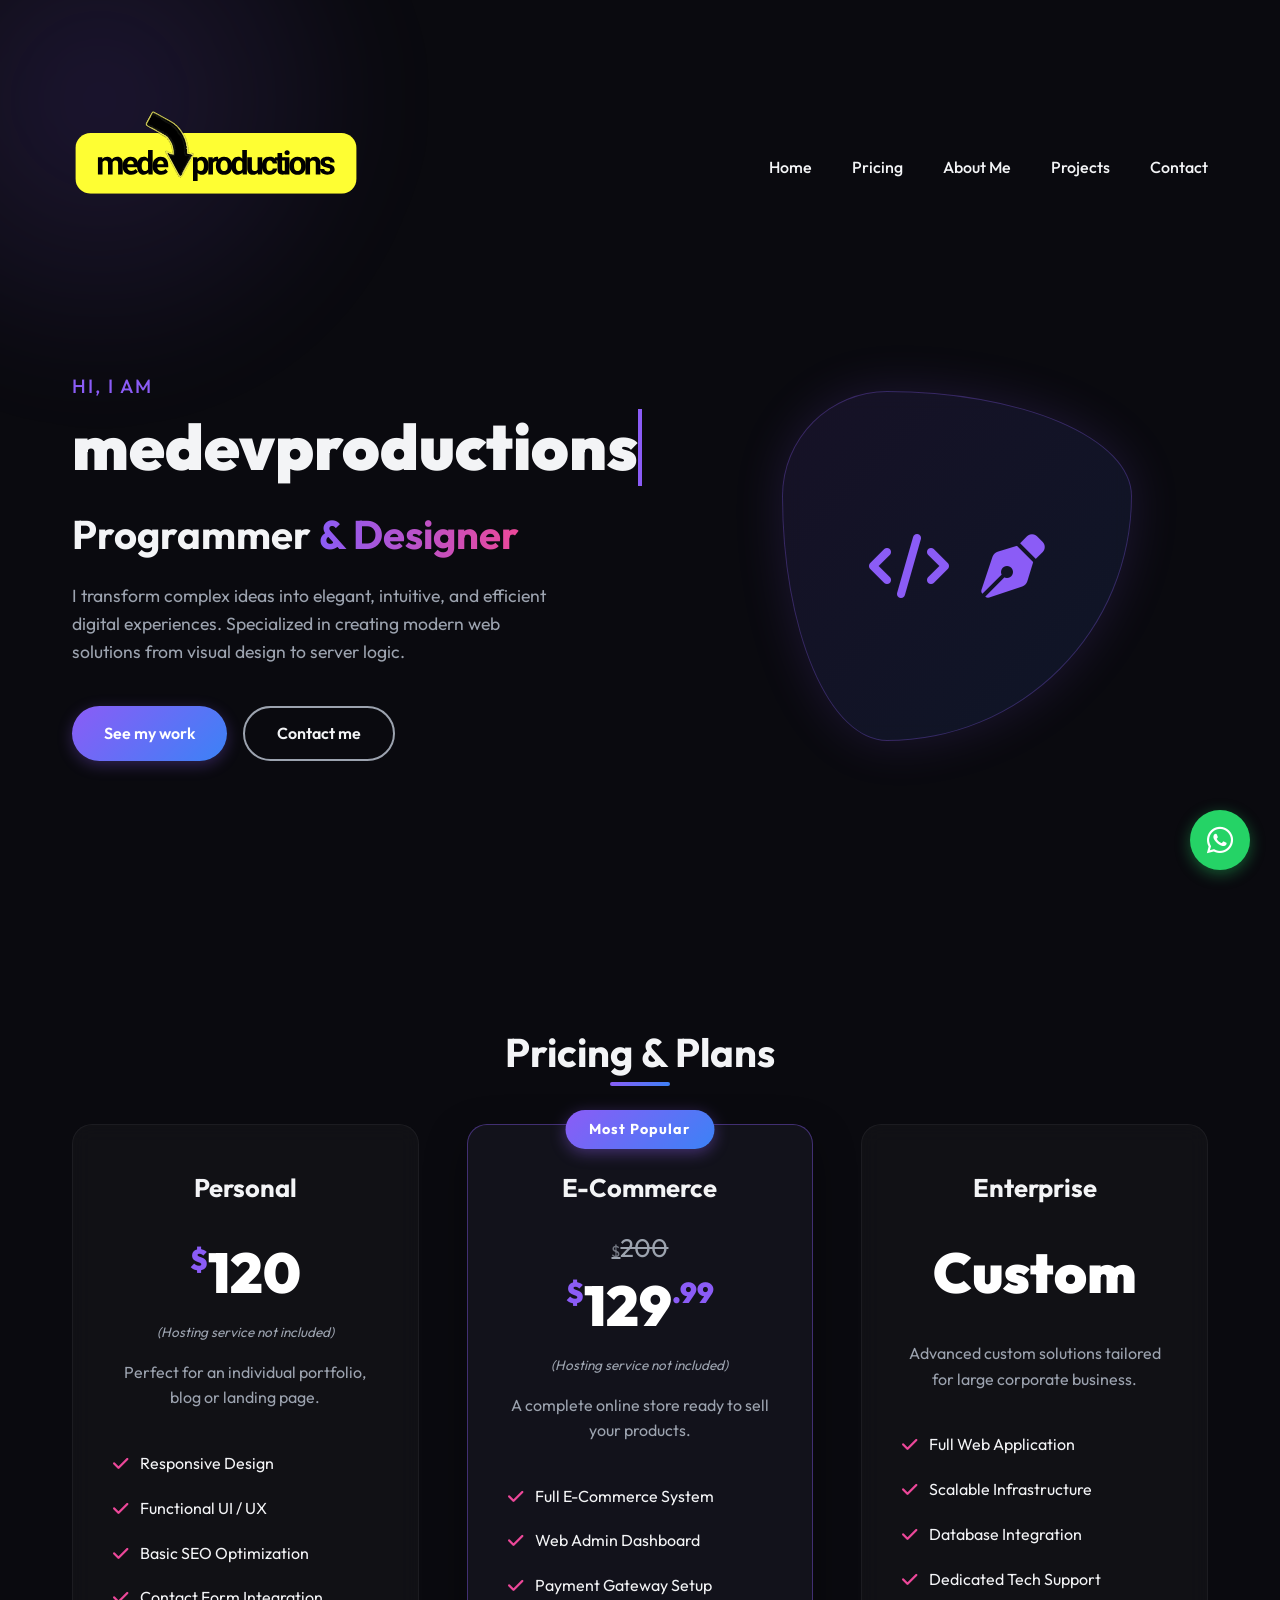
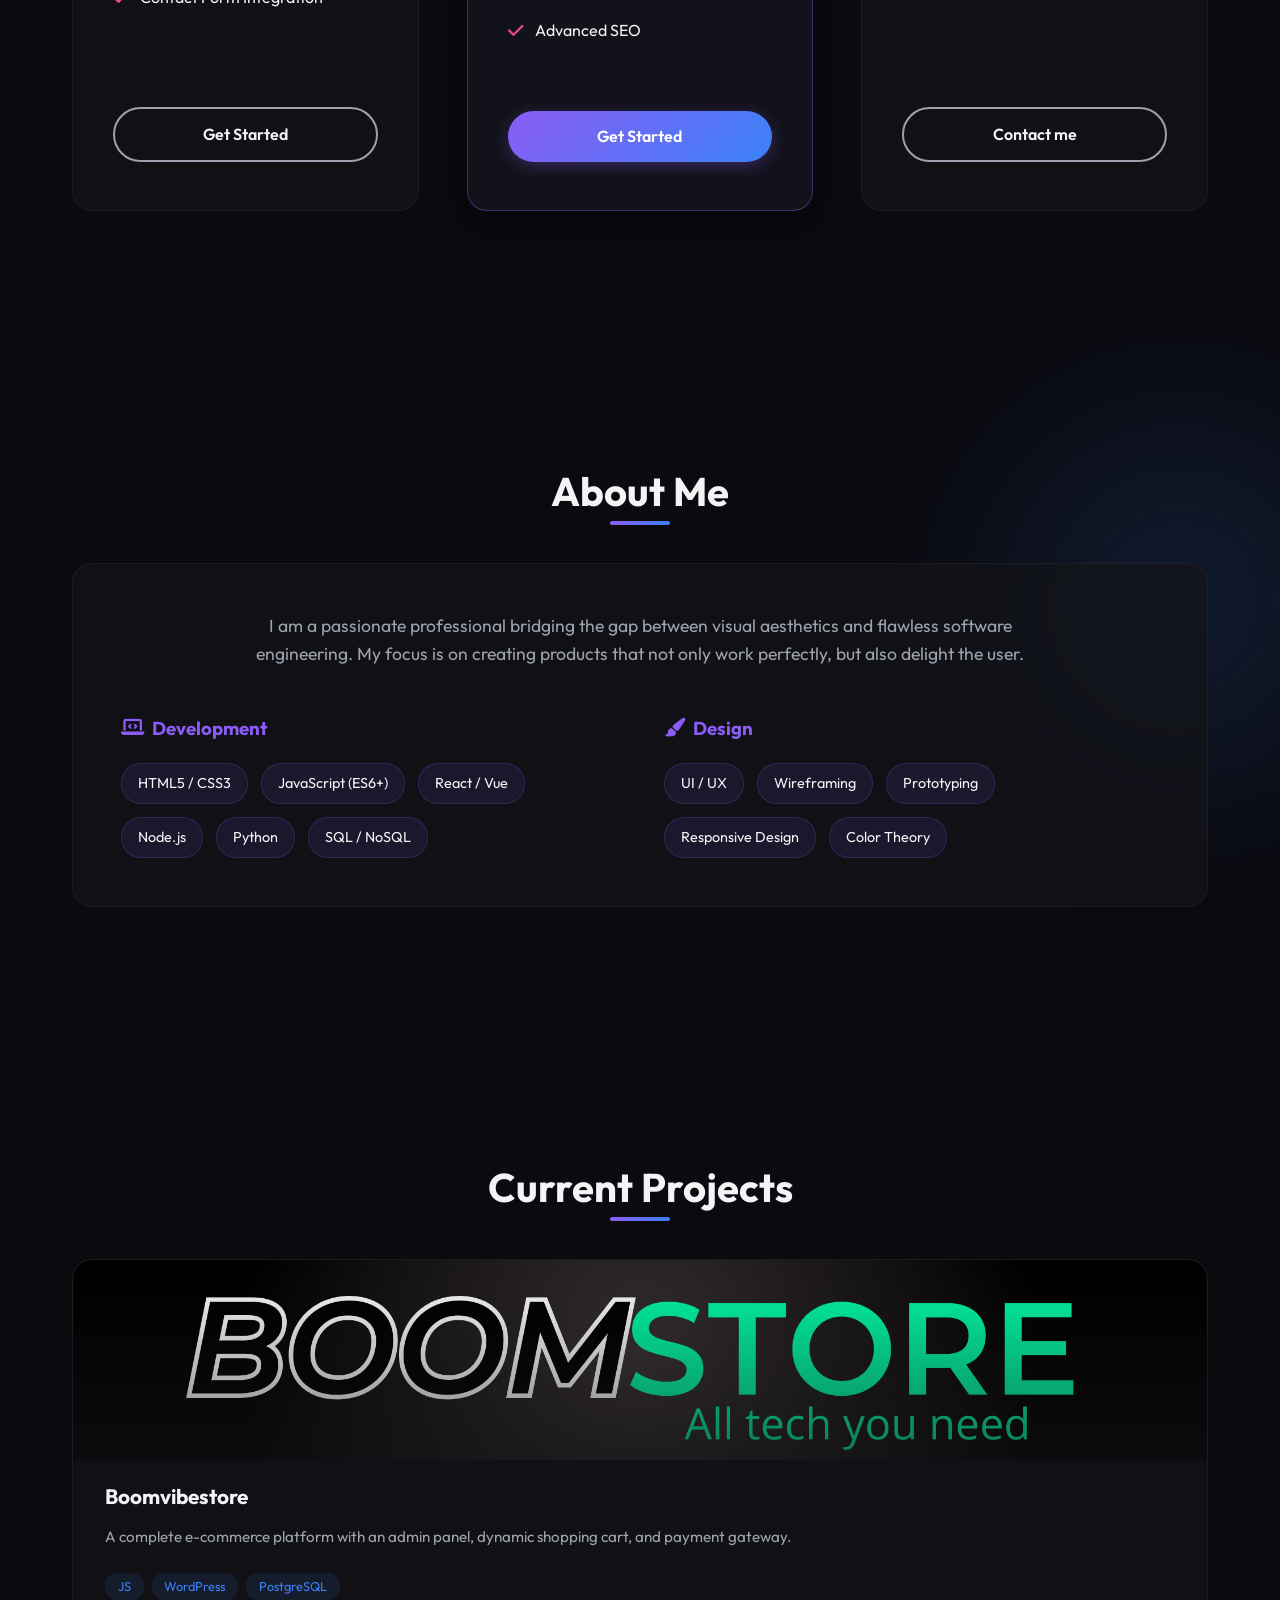
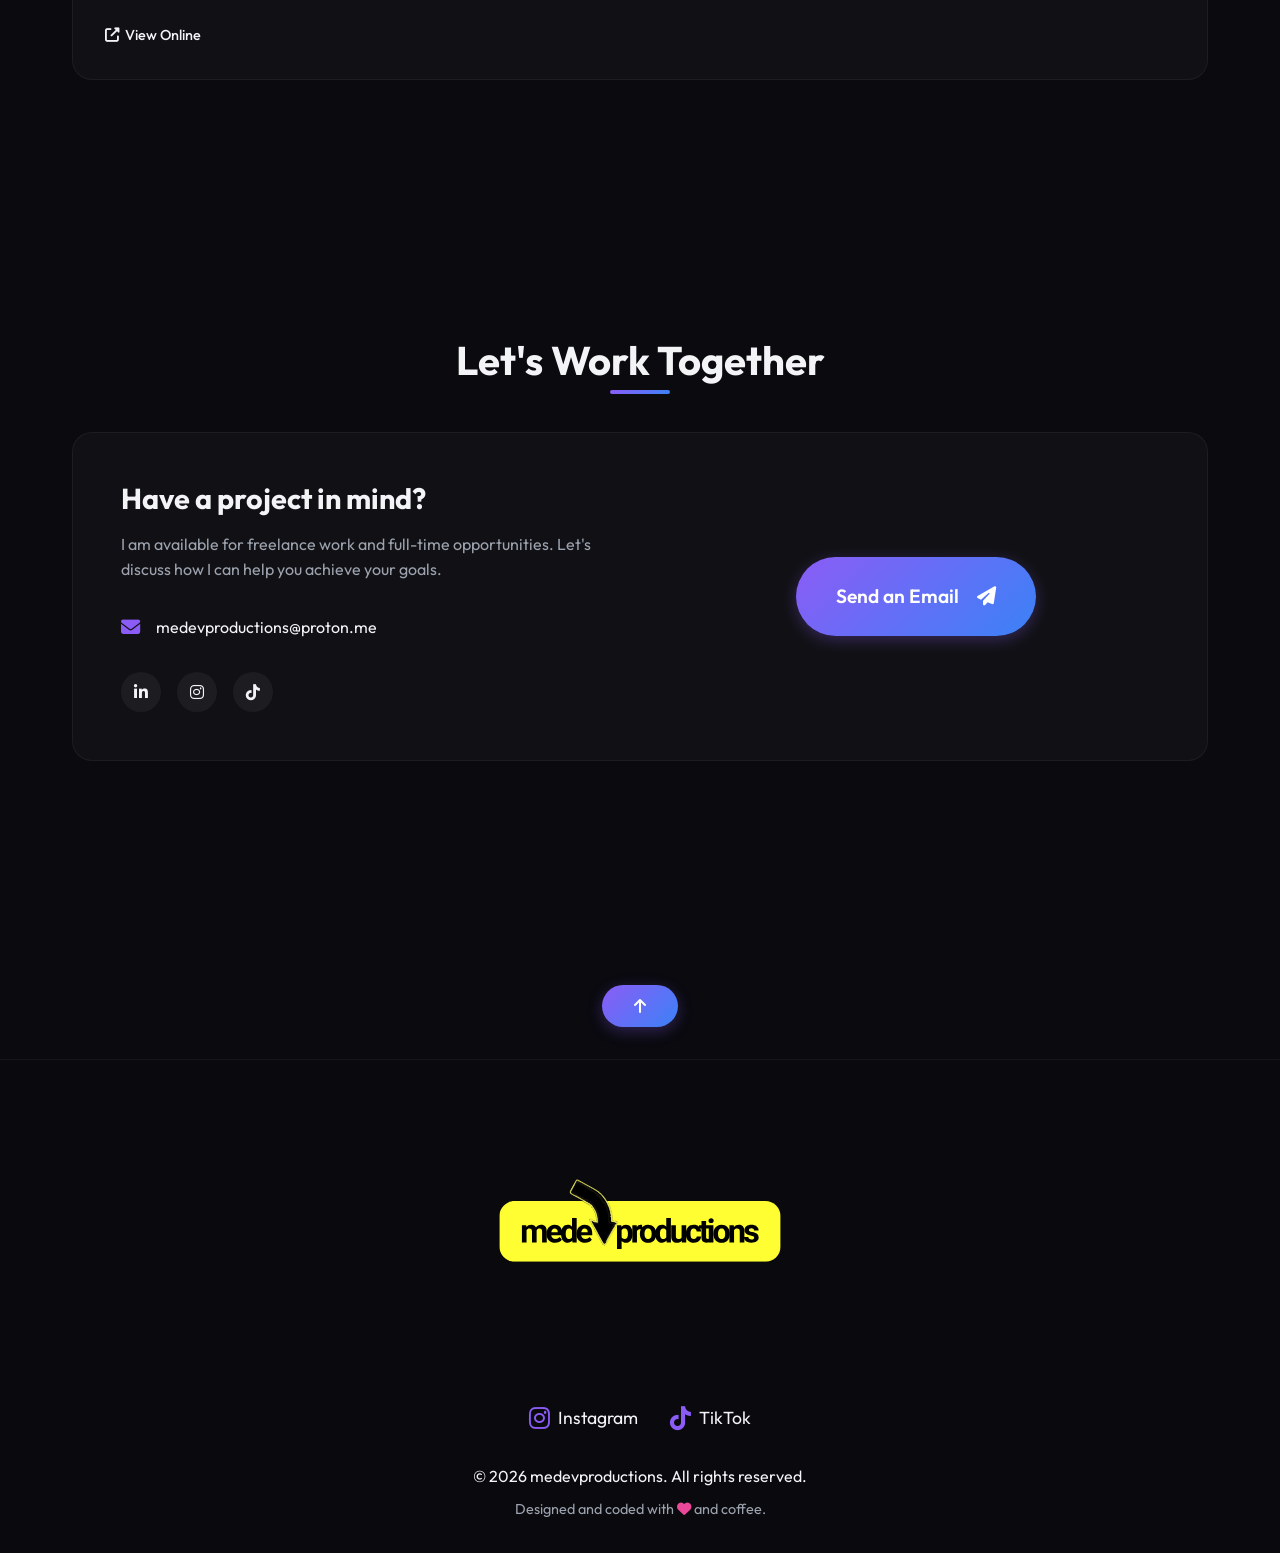
==== commit 33198975: "css correction" ====
--- a/index.html
+++ b/index.html
@@ -11,7 +11,7 @@
     <link rel="preconnect" href="https://fonts.gstatic.com" crossorigin>
     <link href="https://fonts.googleapis.com/css2?family=Outfit:wght@300;400;500;700;900&display=swap" rel="stylesheet">
     <link rel="stylesheet" href="https://cdnjs.cloudflare.com/ajax/libs/font-awesome/6.4.0/css/all.min.css">
-    <link rel="stylesheet" href="styles.css?v=2.0">
+    <link rel="stylesheet" href="styles.css?v=3.0">
 </head>
 
 <body>
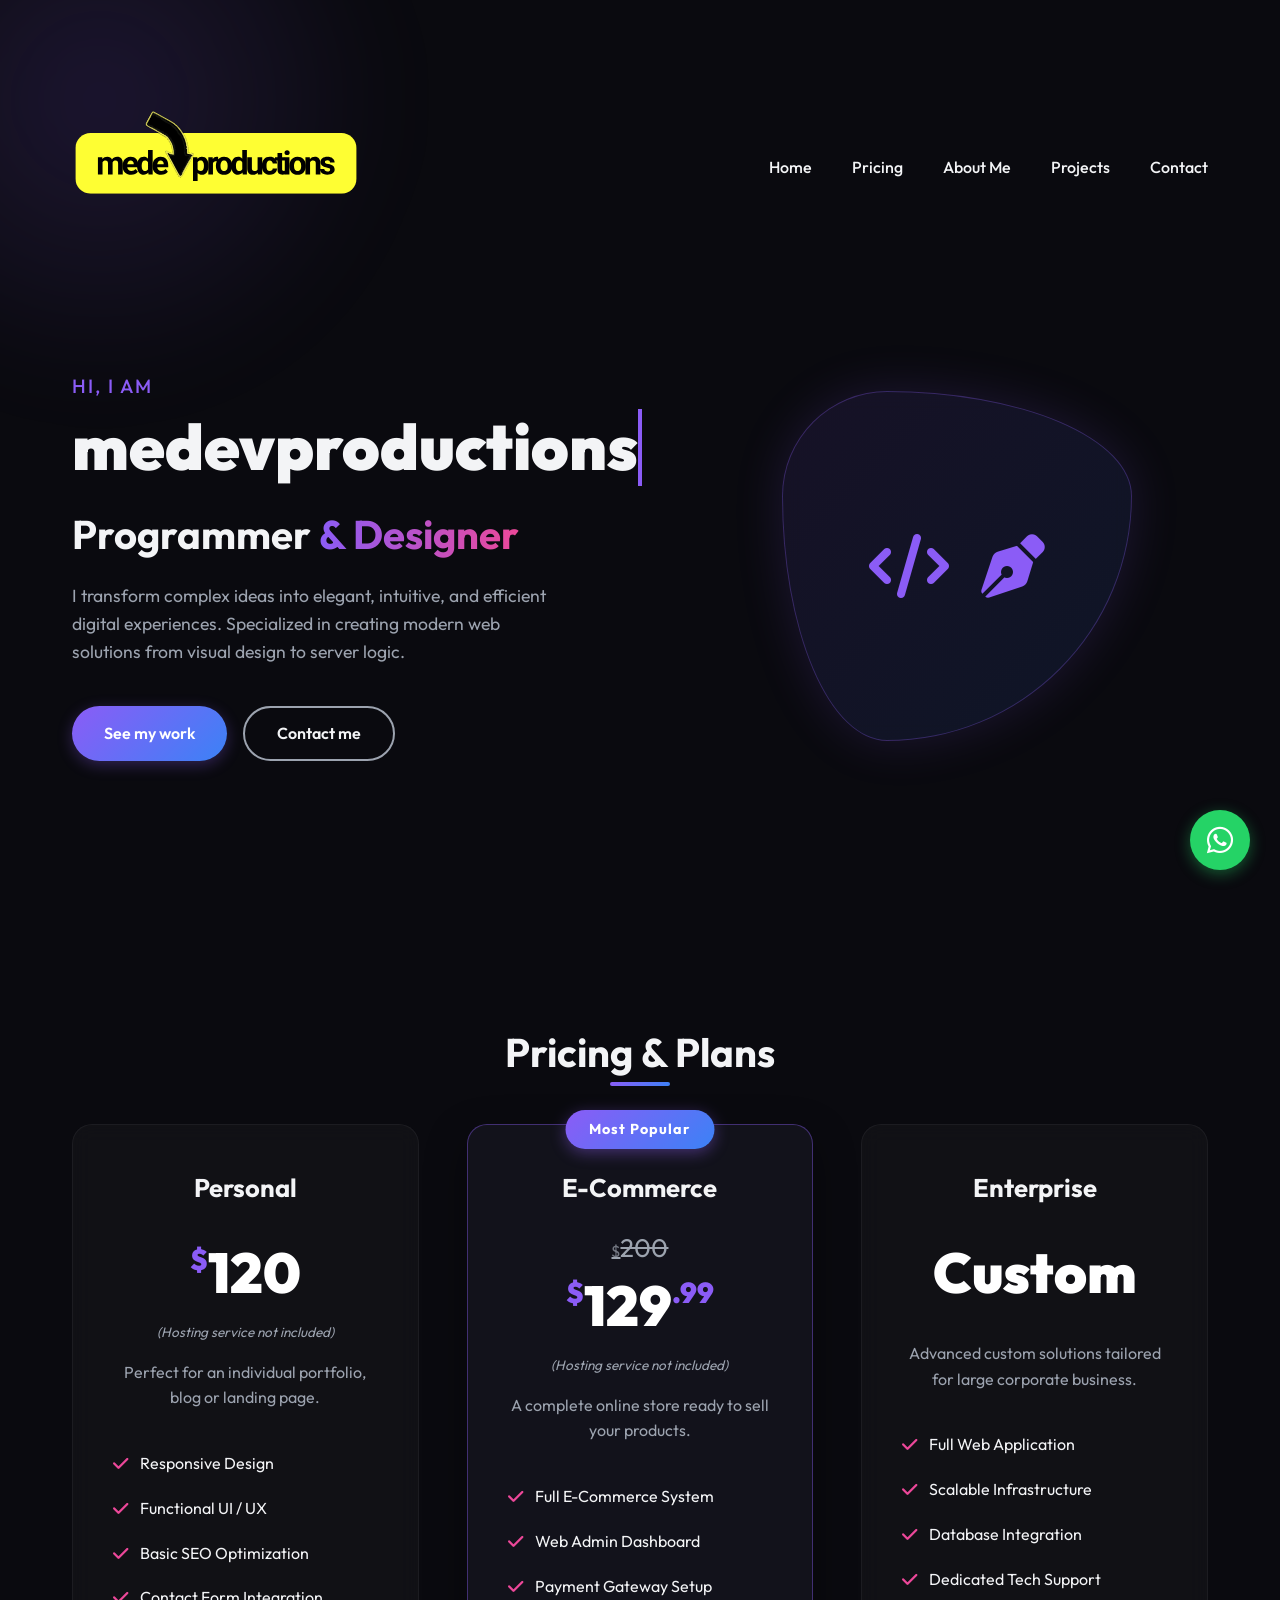
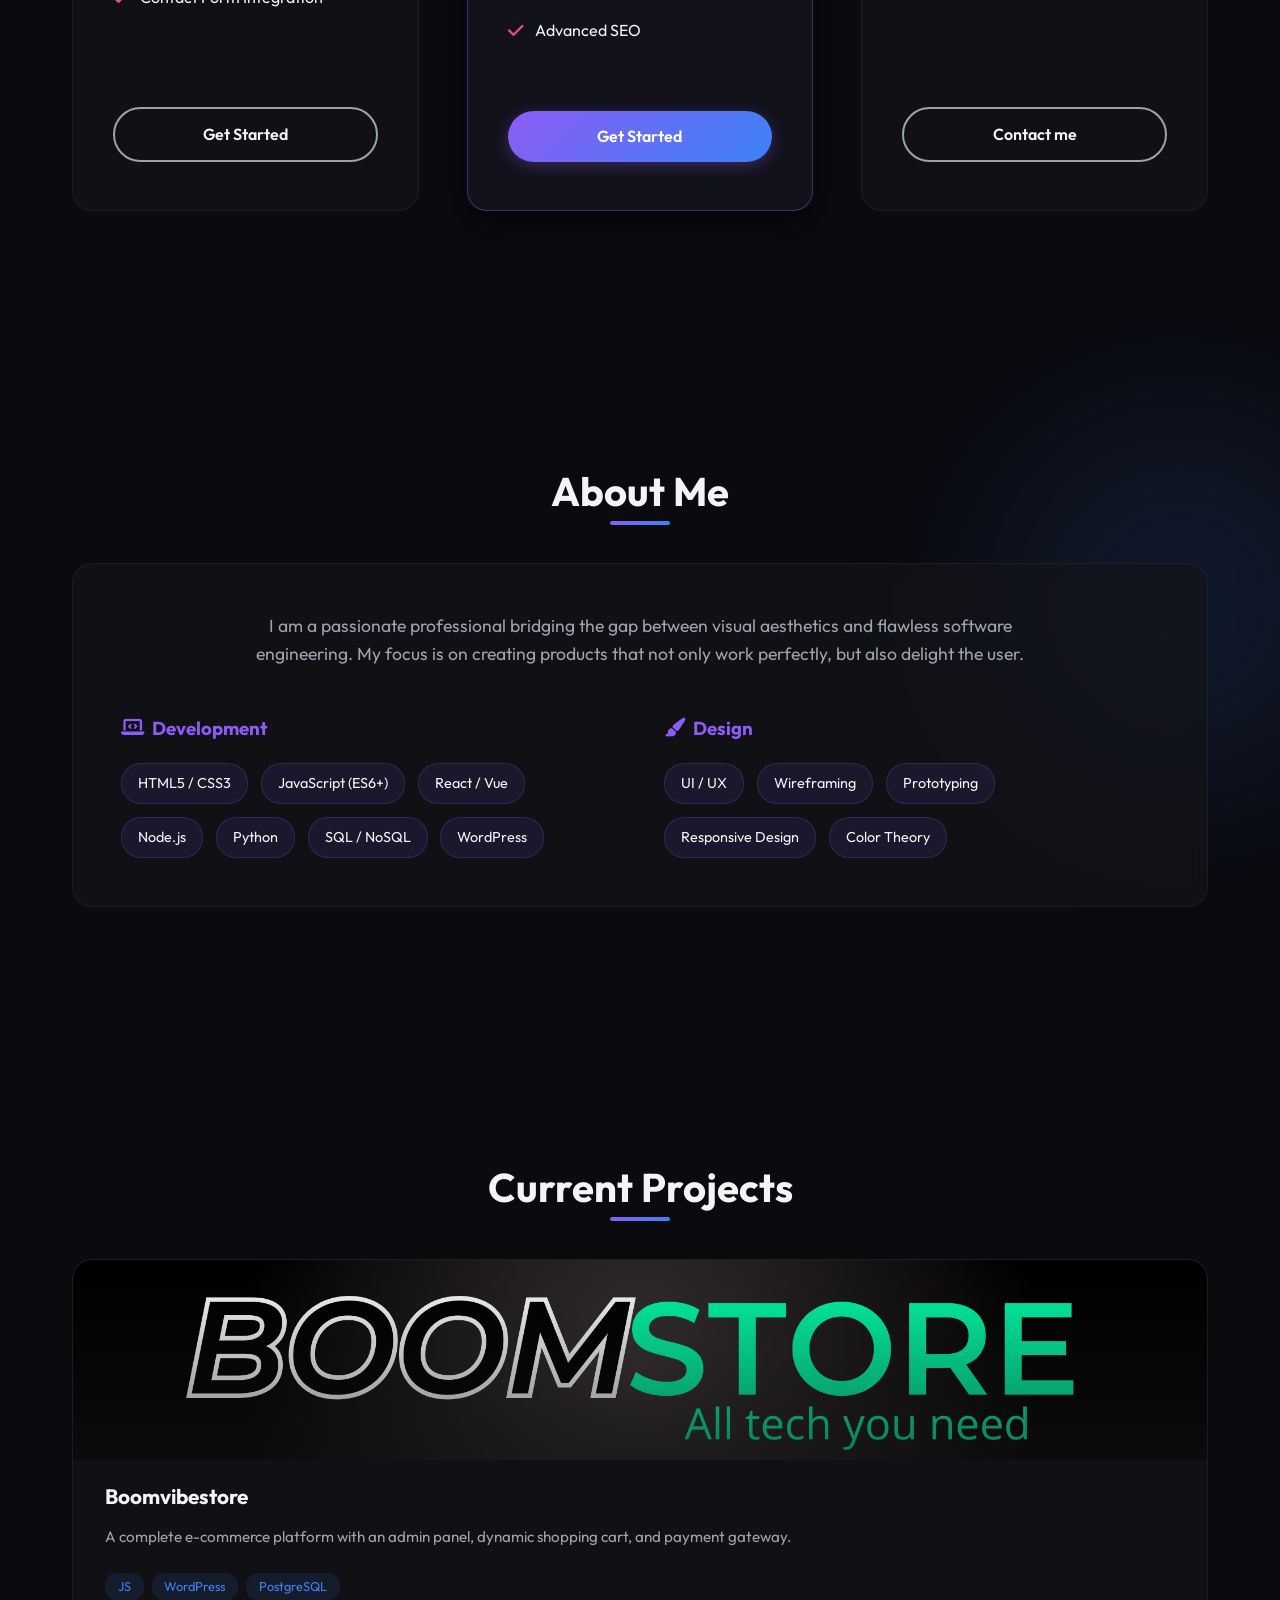
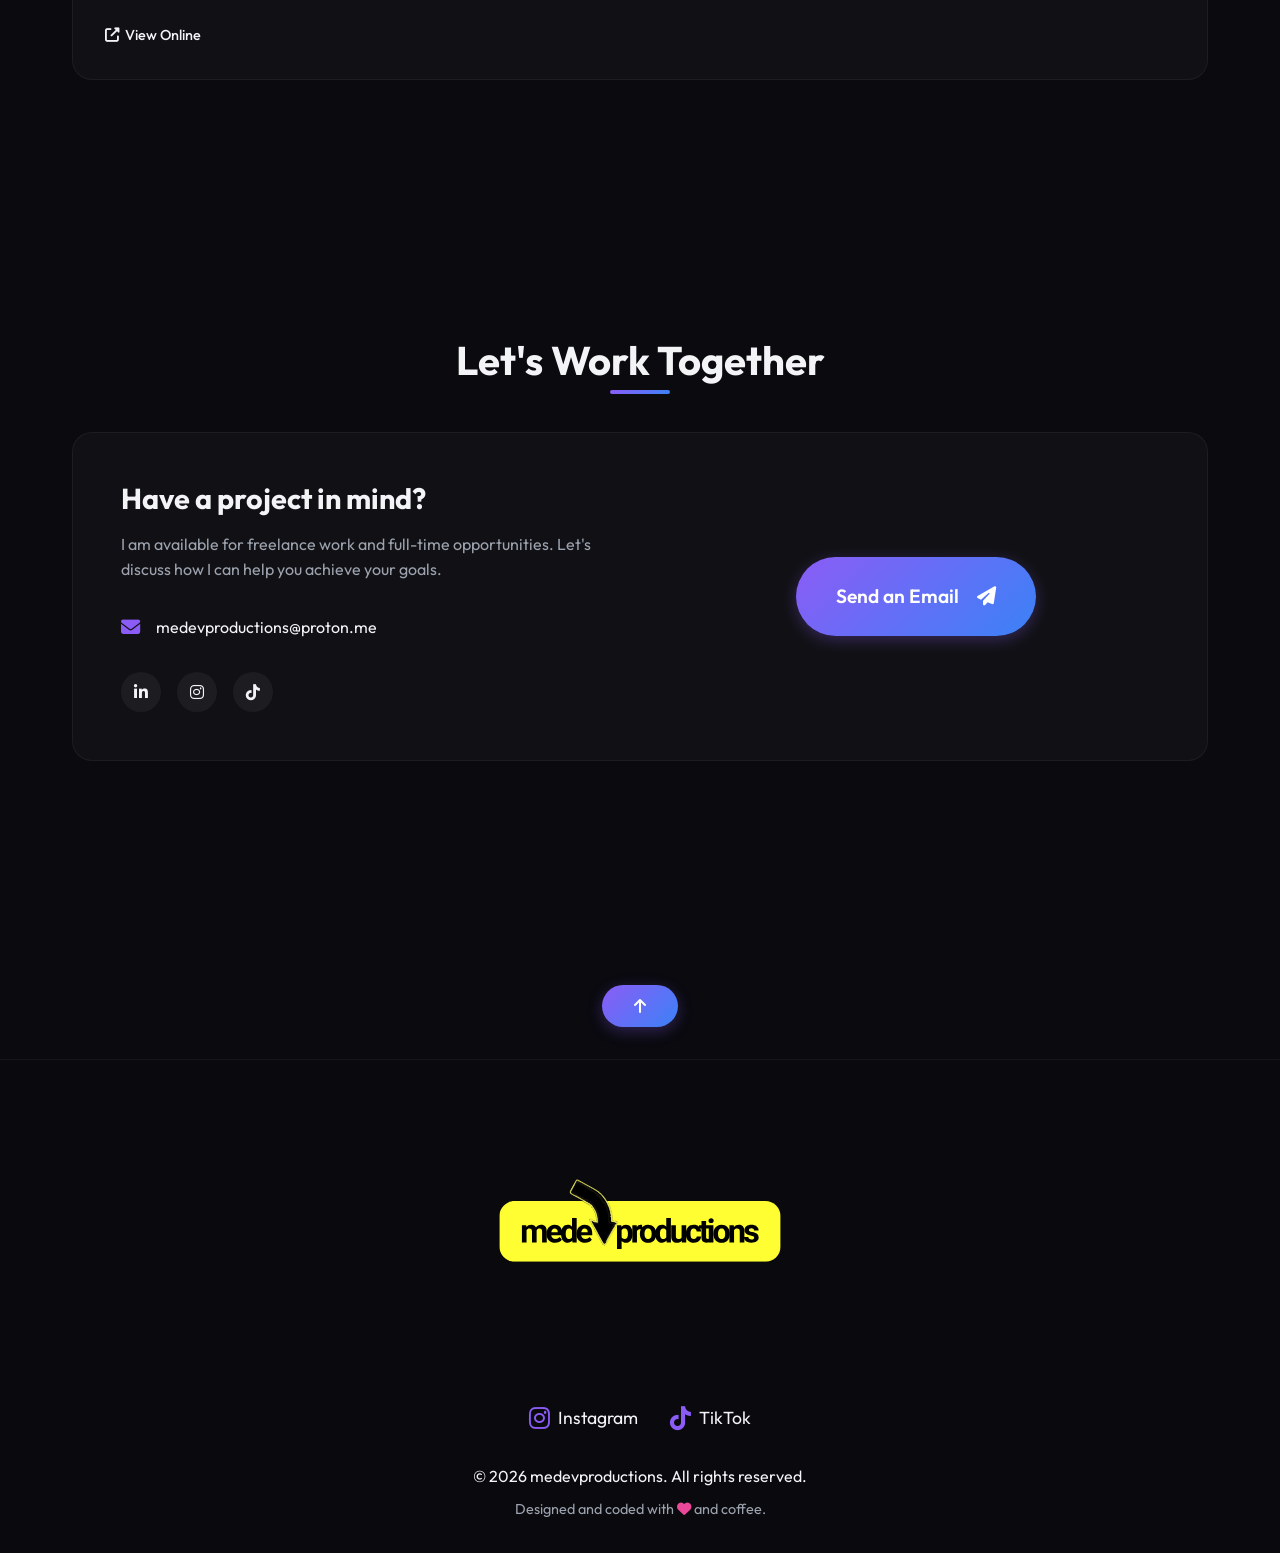
==== commit 0d35f3b1: "skills added" ====
--- a/index.html
+++ b/index.html
@@ -72,7 +72,8 @@
                         <li><i class="fas fa-check"></i> Basic SEO Optimization</li>
                         <li><i class="fas fa-check"></i> Contact Form Integration</li>
                     </ul>
-                    <a href="mailto:medevproductions@proton.me?subject=Web%20Development%20Inquiry%20-%20Basic%20Package&body=Hello%20medevproductions%2C%0A%0AI%20am%20interested%20in%20hiring%20you%20for%20the%20Basic%20Web%20Development%20Package.%0A%0AHere%20are%20some%20initial%20details%20about%20my%20project%3A%0A-%20Type%20of%20business%3A%20%5BInsert%20Here%5D%0A-%20Main%20goal%20of%20the%20website%3A%20%5BInsert%20Here%5D%0A-%20Reference%20websites%20I%20like%3A%20%5BInsert%20Here%5D%0A%0APlease%20let%20me%20know%20the%20next%20steps%20to%20get%20started.%0A%0ABest%20regards%2C%0A%5BYour%20Name%5D" class="btn btn-secondary pricing-btn">Get Started</a>
+                    <a href="mailto:medevproductions@proton.me?subject=Web%20Development%20Inquiry%20-%20Basic%20Package&body=Hello%20medevproductions%2C%0A%0AI%20am%20interested%20in%20hiring%20you%20for%20the%20Basic%20Web%20Development%20Package.%0A%0AHere%20are%20some%20initial%20details%20about%20my%20project%3A%0A-%20Type%20of%20business%3A%20%5BInsert%20Here%5D%0A-%20Main%20goal%20of%20the%20website%3A%20%5BInsert%20Here%5D%0A-%20Reference%20websites%20I%20like%3A%20%5BInsert%20Here%5D%0A%0APlease%20let%20me%20know%20the%20next%20steps%20to%20get%20started.%0A%0ABest%20regards%2C%0A%5BYour%20Name%5D"
+                        class="btn btn-secondary pricing-btn">Get Started</a>
                 </div>
 
                 <!-- Tienda en Línea -->
@@ -89,7 +90,8 @@
                         <li><i class="fas fa-check"></i> Payment Gateway Setup</li>
                         <li><i class="fas fa-check"></i> Advanced SEO</li>
                     </ul>
-                    <a href="mailto:medevproductions@proton.me?subject=Web%20Development%20Inquiry%20-%20E-commerce%20Package&body=Hello%20medevproductions%2C%0A%0AI%20am%20interested%20in%20the%20E-commerce%20Development%20Package.%0A%0AMy%20project%20requirements%20are%3A%0A-%20Products%20to%20sell%20(Physical%2FDigital)%3A%20%5BInsert%20Here%5D%0A-%20Estimated%20number%20of%20products%3A%20%5BInsert%20Here%5D%0A-%20Preferred%20payment%20methods%3A%20%5BInsert%20Here%5D%0A%0AI%20look%20forward%20to%20discussing%20this%20project%20with%20you.%0A%0ABest%20regards%2C%0A%5BYour%20Name%5D" class="btn btn-primary pricing-btn">Get Started</a>
+                    <a href="mailto:medevproductions@proton.me?subject=Web%20Development%20Inquiry%20-%20E-commerce%20Package&body=Hello%20medevproductions%2C%0A%0AI%20am%20interested%20in%20the%20E-commerce%20Development%20Package.%0A%0AMy%20project%20requirements%20are%3A%0A-%20Products%20to%20sell%20(Physical%2FDigital)%3A%20%5BInsert%20Here%5D%0A-%20Estimated%20number%20of%20products%3A%20%5BInsert%20Here%5D%0A-%20Preferred%20payment%20methods%3A%20%5BInsert%20Here%5D%0A%0AI%20look%20forward%20to%20discussing%20this%20project%20with%20you.%0A%0ABest%20regards%2C%0A%5BYour%20Name%5D"
+                        class="btn btn-primary pricing-btn">Get Started</a>
                 </div>
 
                 <!-- Empresas -->
@@ -126,6 +128,7 @@
                                 <span>Node.js</span>
                                 <span>Python</span>
                                 <span>SQL / NoSQL</span>
+                                <span>WordPress</span>
                             </div>
                         </div>
                         <div class="skill-category">
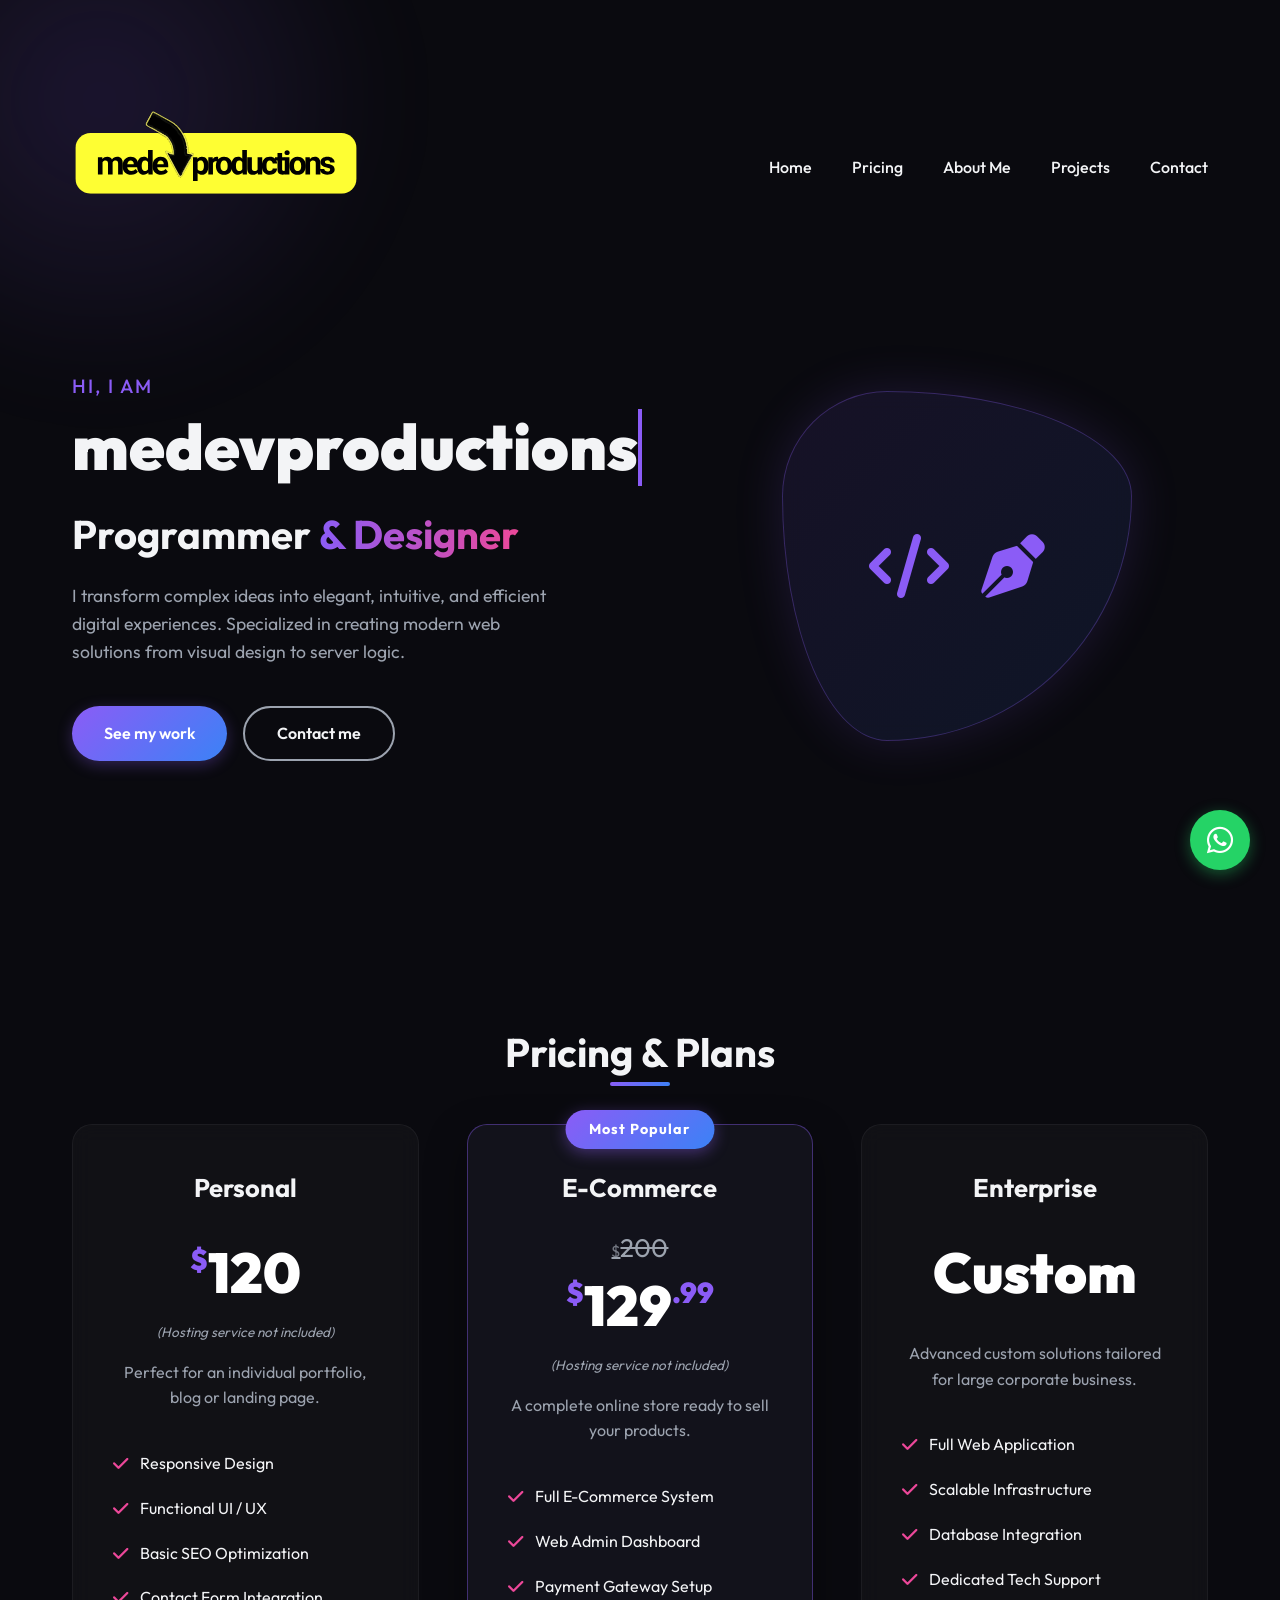
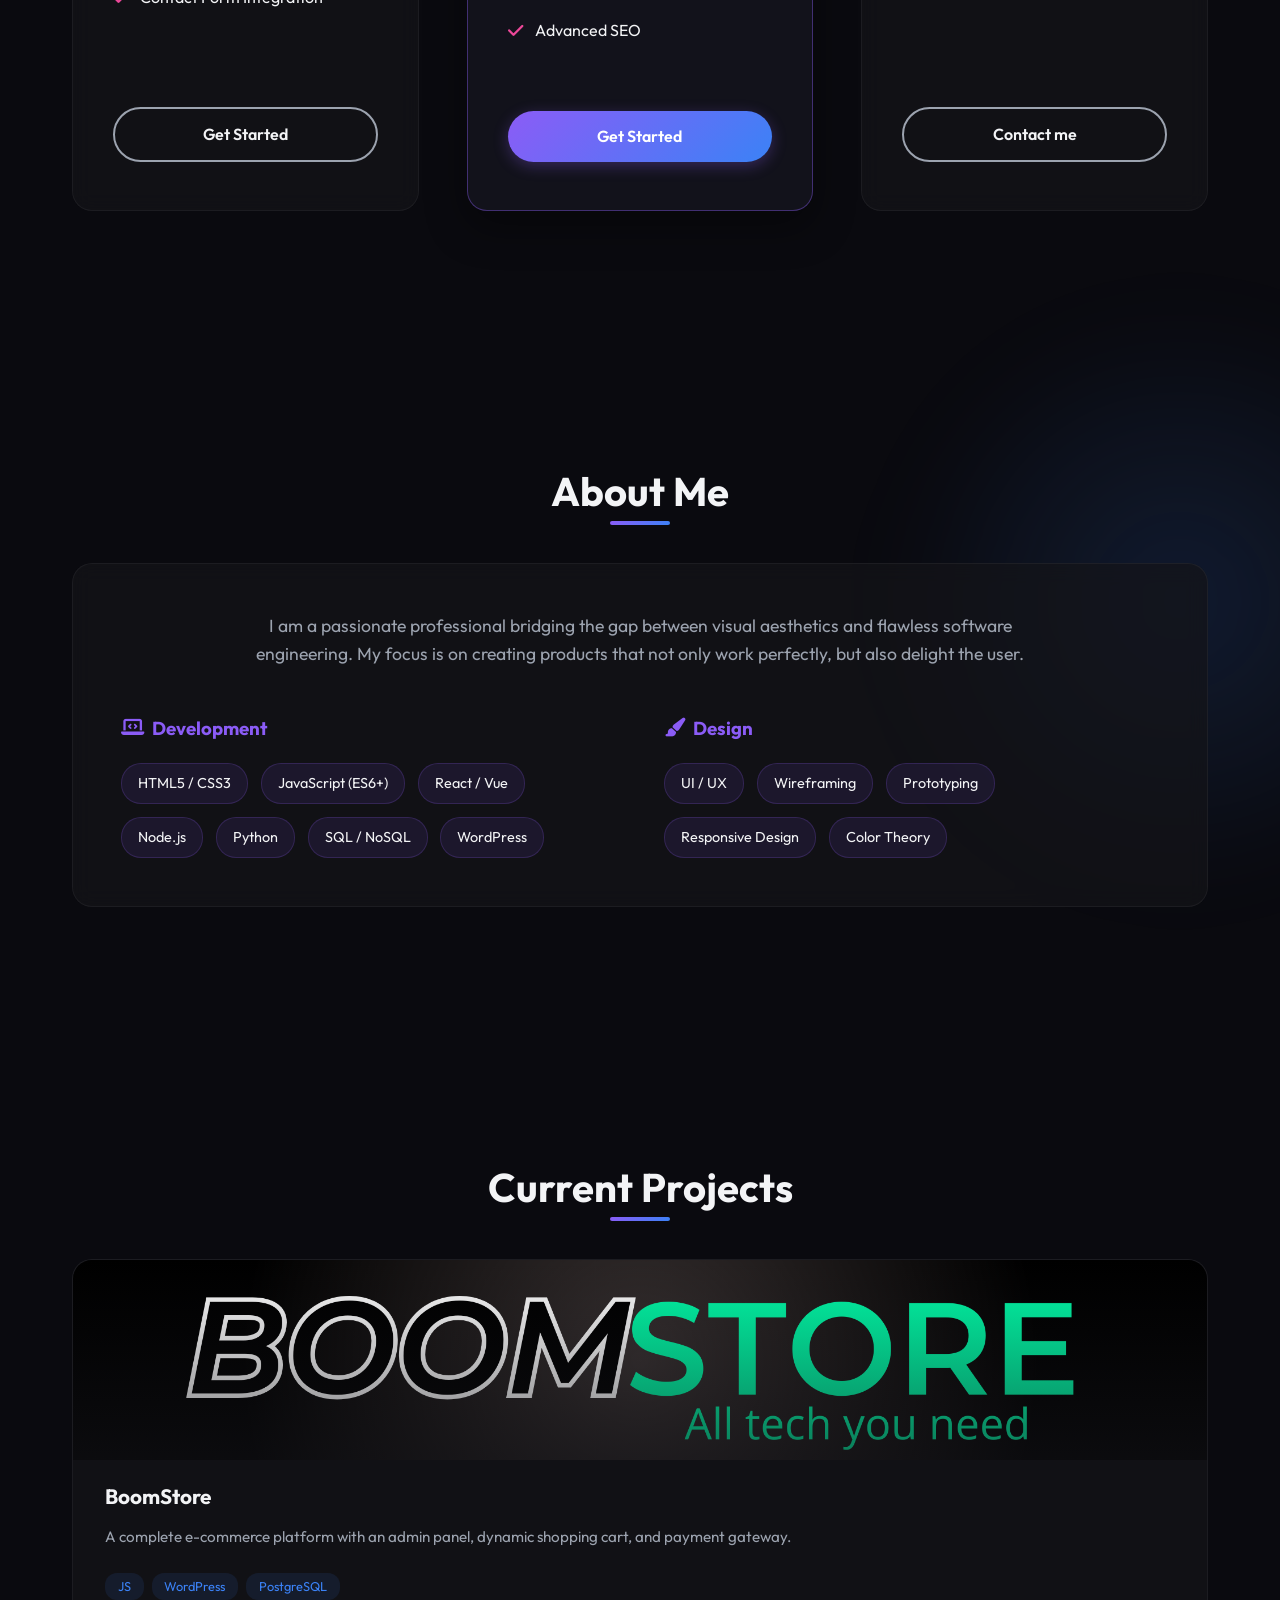
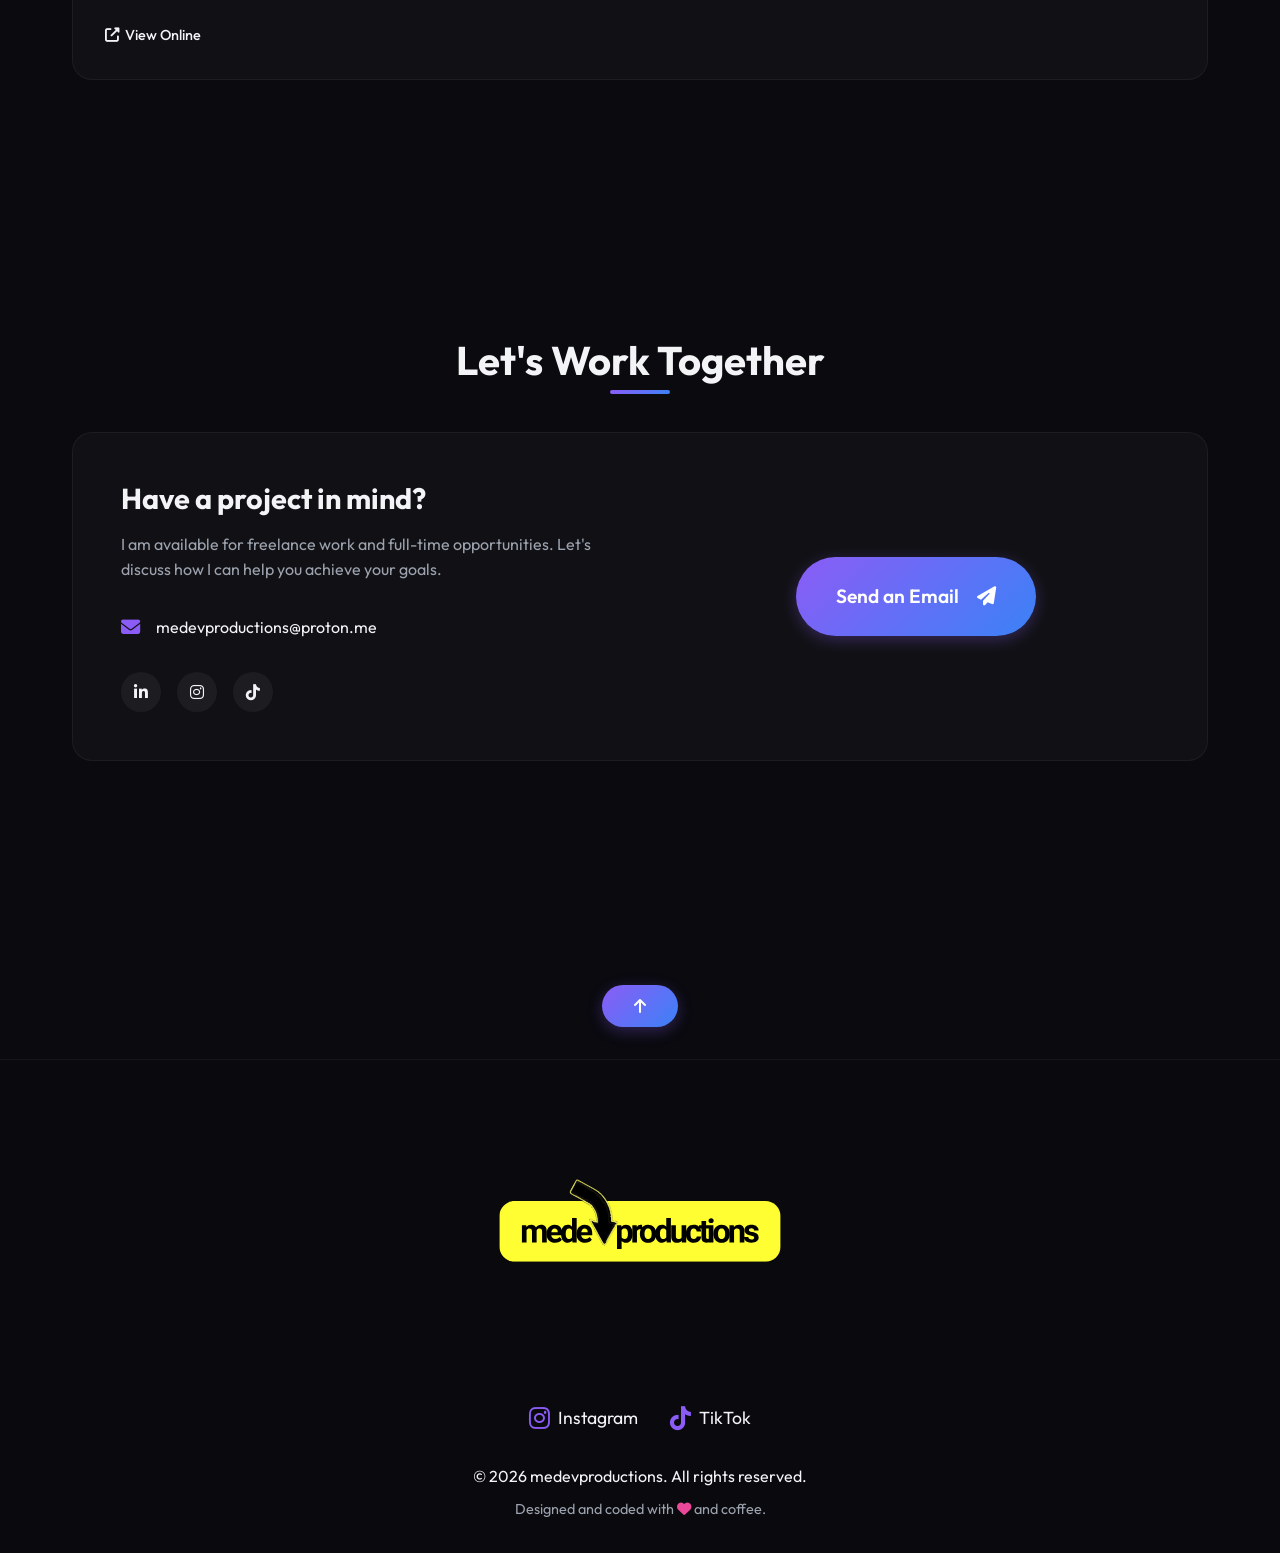
==== commit 494f80d0: "minium changes" ====
--- a/index.html
+++ b/index.html
@@ -155,7 +155,7 @@
                         style="background-image: url('logoe.png'); background-size: cover; background-position: center; background-repeat: no-repeat;">
                     </div>
                     <div class="project-info">
-                        <h3>Boomvibestore</h3>
+                        <h3>BoomStore</h3>
                         <p>A complete e-commerce platform with an admin panel, dynamic shopping cart, and payment
                             gateway.</p>
                         <div class="project-tech">
@@ -164,8 +164,8 @@
                             <span>PostgreSQL</span>
                         </div>
                         <div class="project-links">
-                            <a href="https://boomvibestore.com/" class="project-link"><i
-                                    class="fas fa-external-link-alt"></i> View Online</a>
+                            <a href="https://boomvibestore.com/" target="_blank" rel="noopener noreferrer"
+                                class="project-link"><i class="fas fa-external-link-alt"></i> View Online</a>
                         </div>
                     </div>
                 </div>
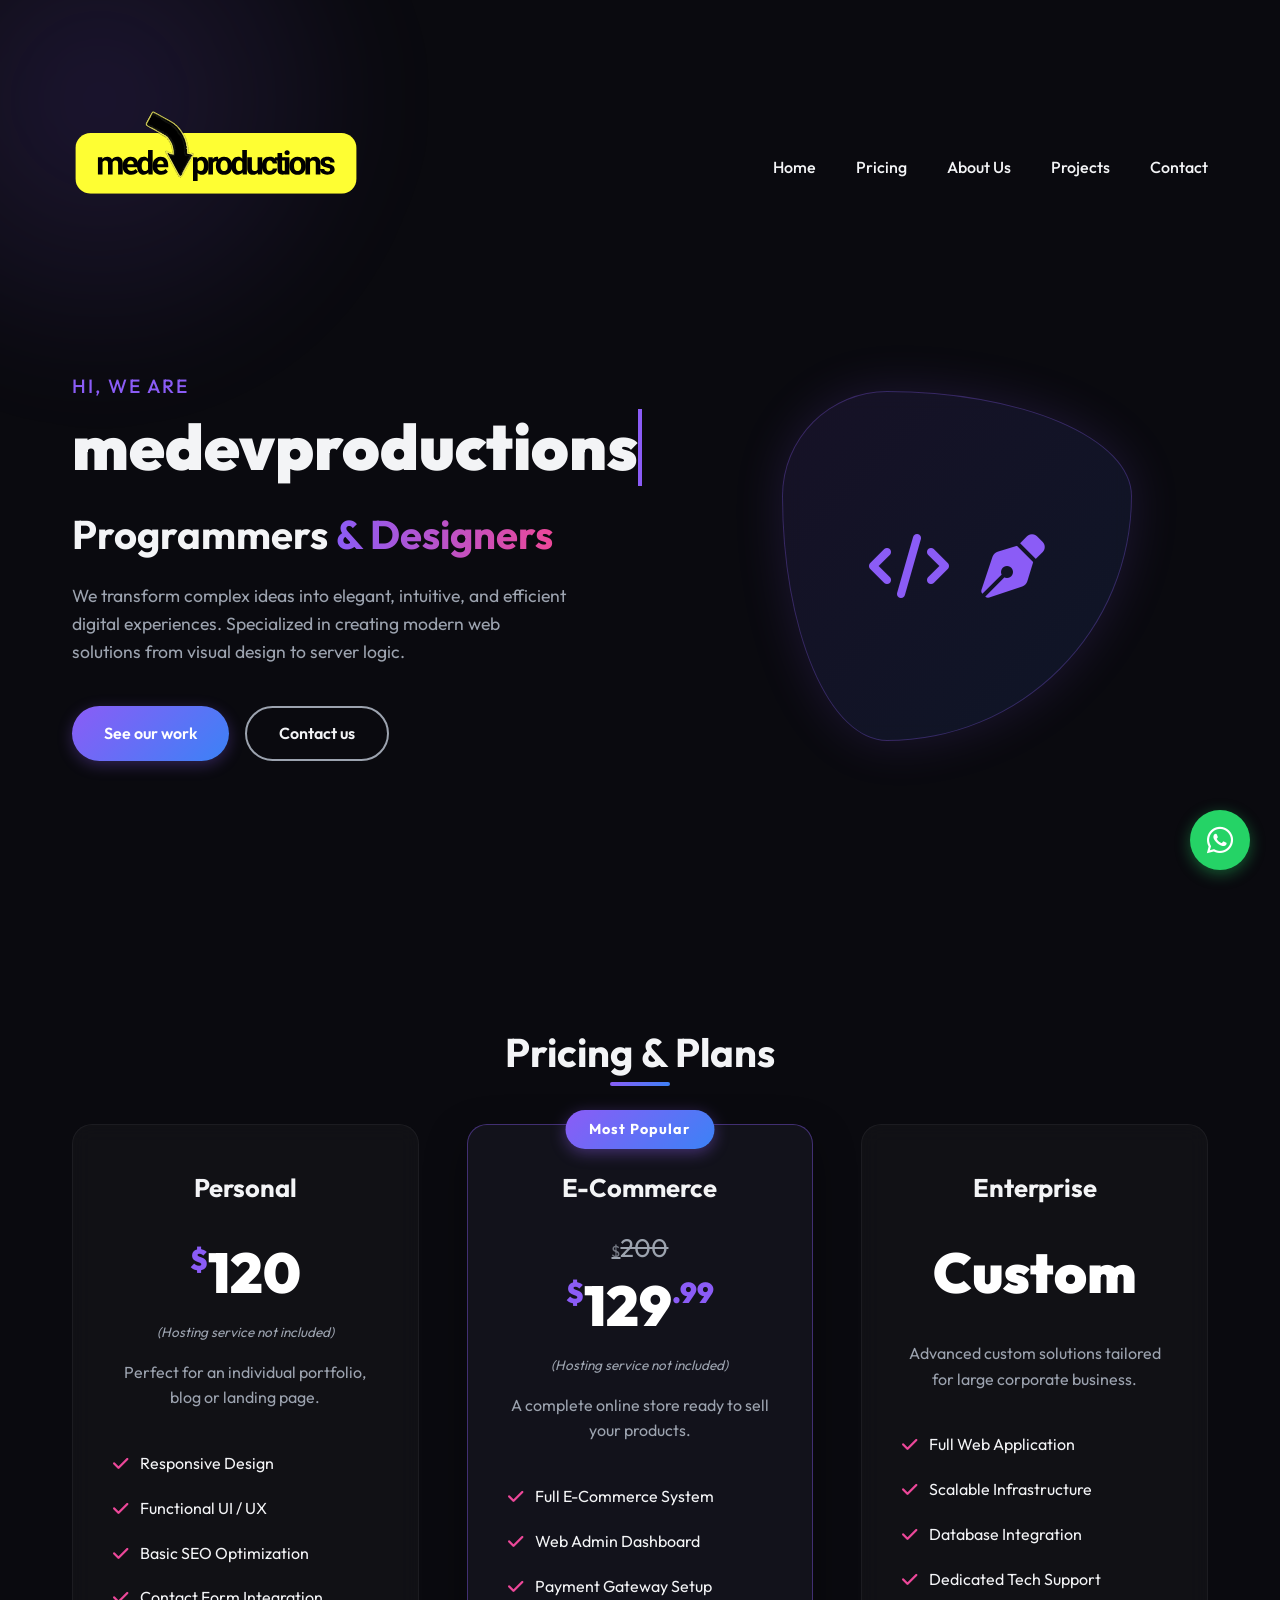
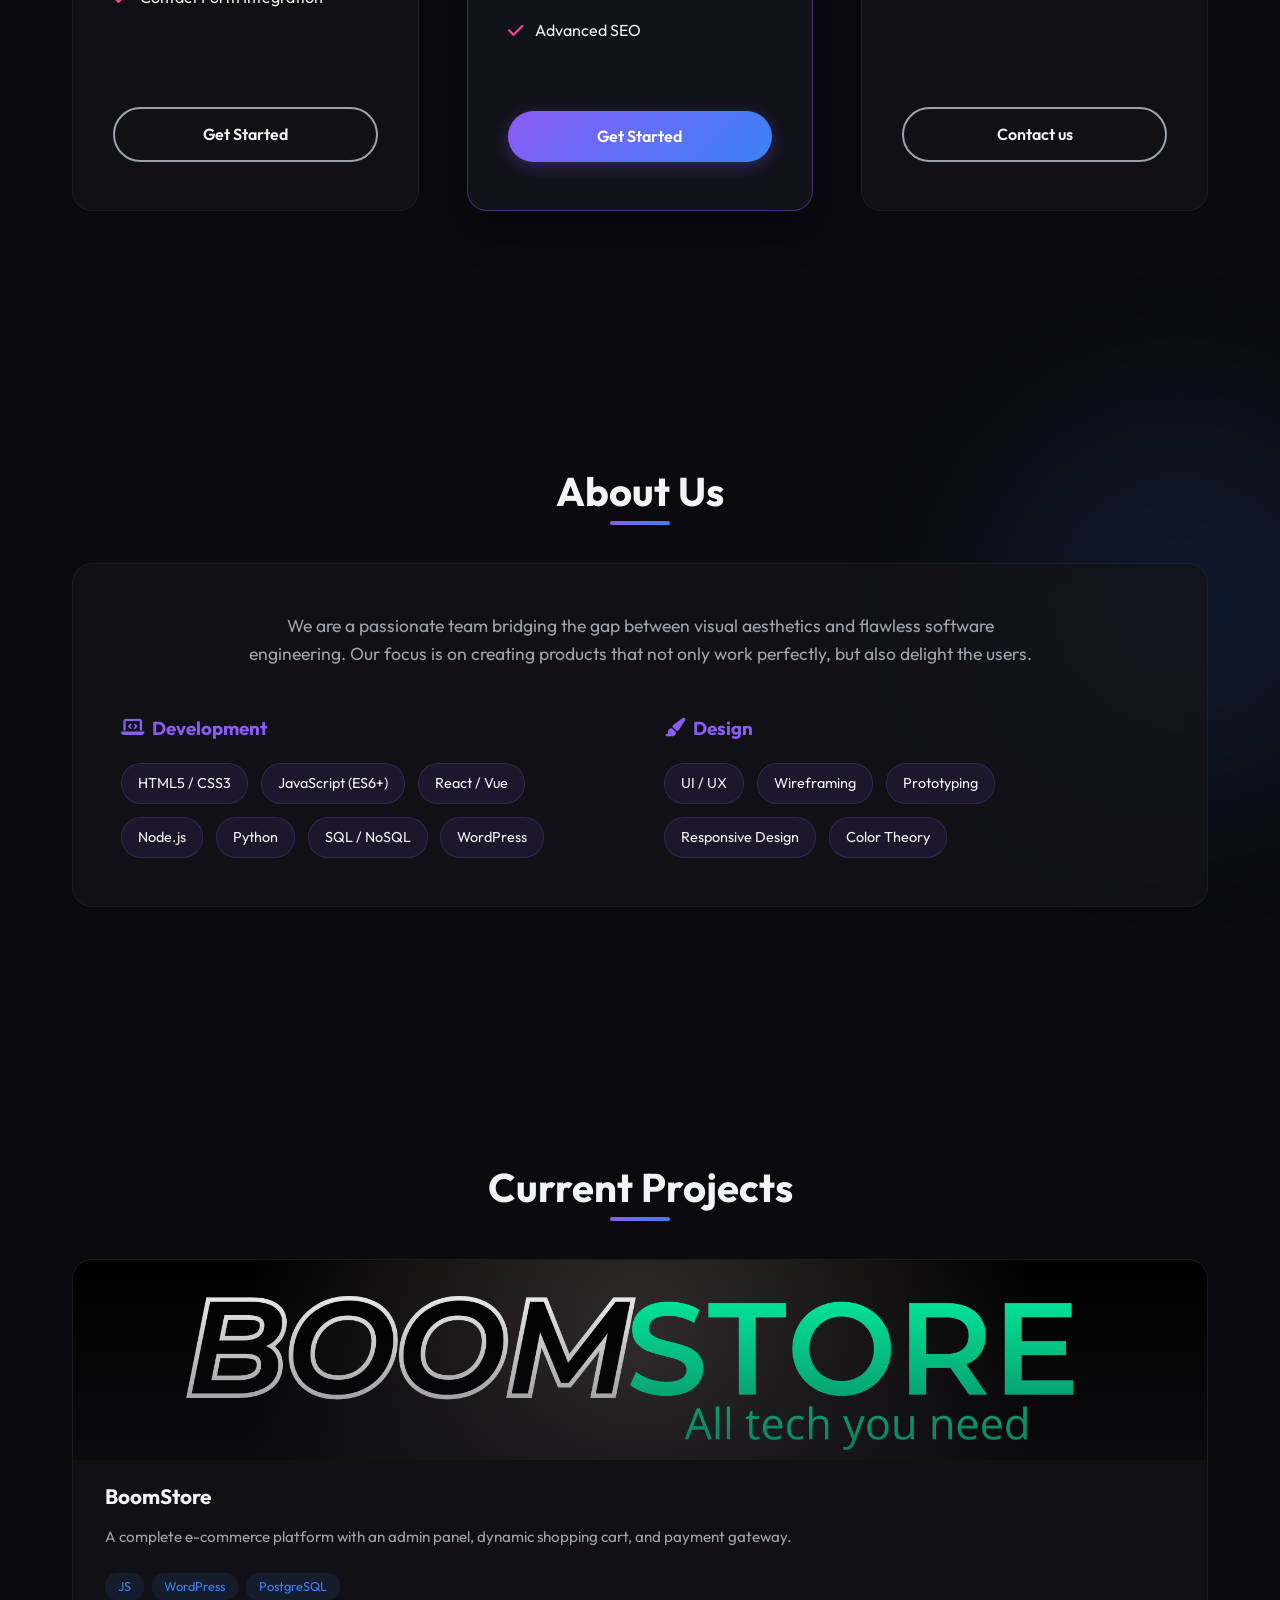
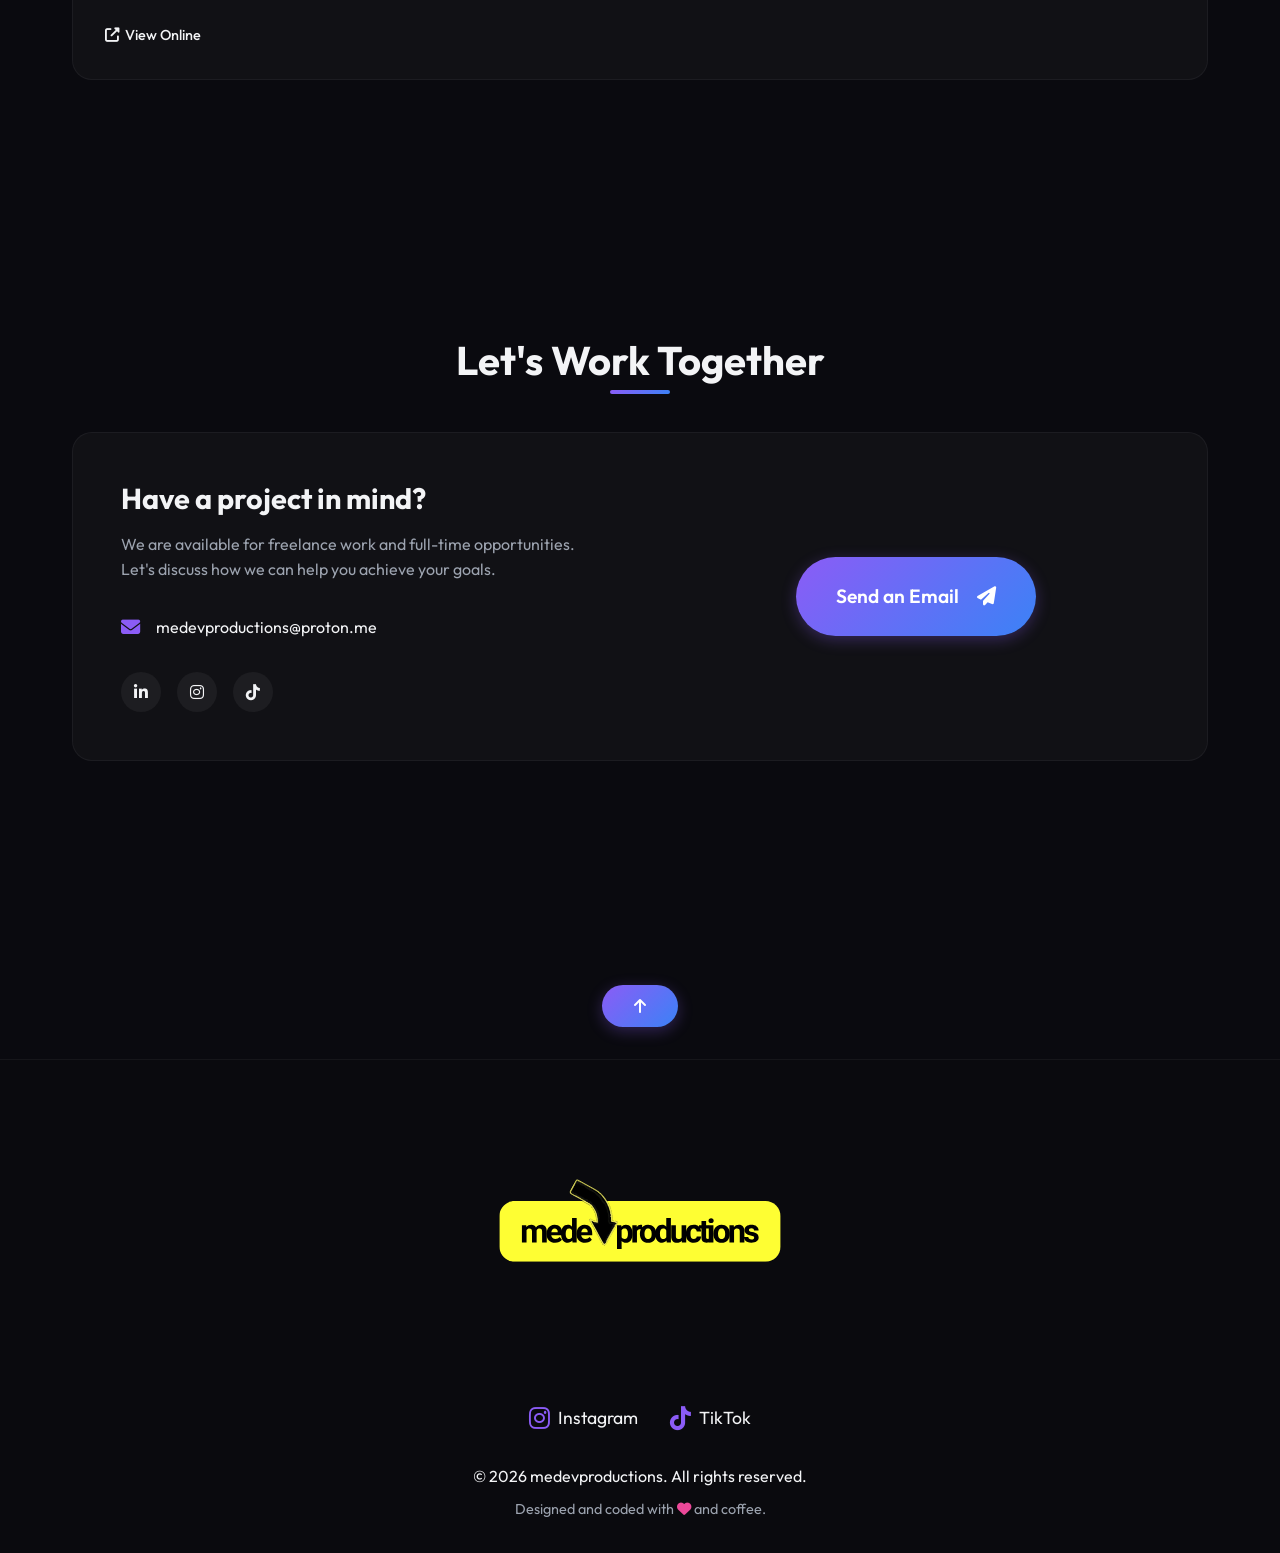
==== commit e20c3632: "minium" ====
--- a/index.html
+++ b/index.html
@@ -26,7 +26,7 @@
             <ul class="nav-links">
                 <li><a href="#home">Home</a></li>
                 <li><a href="#pricing">Pricing</a></li>
-                <li><a href="#about">About Me</a></li>
+                <li><a href="#about">About Us</a></li>
                 <li><a href="#portfolio">Projects</a></li>
                 <li><a href="#contact">Contact</a></li>
             </ul>
@@ -37,16 +37,16 @@
     <main>
         <section id="home" class="hero">
             <div class="hero-content fade-in">
-                <p class="greeting">Hi, I am</p>
+                <p class="greeting">Hi, we are</p>
                 <h1 class="name"><span class="typing-effect">medevproductions</span></h1>
-                <h2 class="role">Programmer <span class="gradient-text">& Designer</span></h2>
+                <h2 class="role">Programmers <span class="gradient-text">& Designers</span></h2>
                 <p class="description">
-                    I transform complex ideas into elegant, intuitive, and efficient digital experiences.
+                    We transform complex ideas into elegant, intuitive, and efficient digital experiences.
                     Specialized in creating modern web solutions from visual design to server logic.
                 </p>
                 <div class="cta-buttons">
-                    <a href="#portfolio" class="btn btn-primary">See my work</a>
-                    <a href="#contact" class="btn btn-secondary">Contact me</a>
+                    <a href="#portfolio" class="btn btn-primary">See our work</a>
+                    <a href="#contact" class="btn btn-secondary">Contact us</a>
                 </div>
             </div>
             <div class="hero-image slide-in-right">
@@ -105,18 +105,18 @@
                         <li><i class="fas fa-check"></i> Database Integration</li>
                         <li><i class="fas fa-check"></i> Dedicated Tech Support</li>
                     </ul>
-                    <a href="#contact" class="btn btn-secondary pricing-btn">Contact me</a>
+                    <a href="#contact" class="btn btn-secondary pricing-btn">Contact us</a>
                 </div>
             </div>
         </section>
 
         <section id="about" class="about">
-            <h2 class="section-title fade-in">About Me</h2>
+            <h2 class="section-title fade-in">About Us</h2>
             <div class="about-content">
                 <div class="about-text fade-in">
-                    <p>I am a passionate professional bridging the gap between visual aesthetics and flawless software
-                        engineering. My focus is on creating products that not only work perfectly, but also delight the
-                        user.</p>
+                    <p>We are a passionate team bridging the gap between visual aesthetics and flawless software
+                        engineering. Our focus is on creating products that not only work perfectly, but also delight the
+                        users.</p>
 
                     <div class="skills-container">
                         <div class="skill-category">
@@ -179,7 +179,7 @@
             <div class="contact-container fade-in">
                 <div class="contact-info">
                     <h3>Have a project in mind?</h3>
-                    <p>I am available for freelance work and full-time opportunities. Let's discuss how I can help you
+                    <p>We are available for freelance work and full-time opportunities. Let's discuss how we can help you
                         achieve your goals.</p>
                     <ul class="contact-list">
                         <li><i class="fas fa-envelope"></i> medevproductions@proton.me</li>
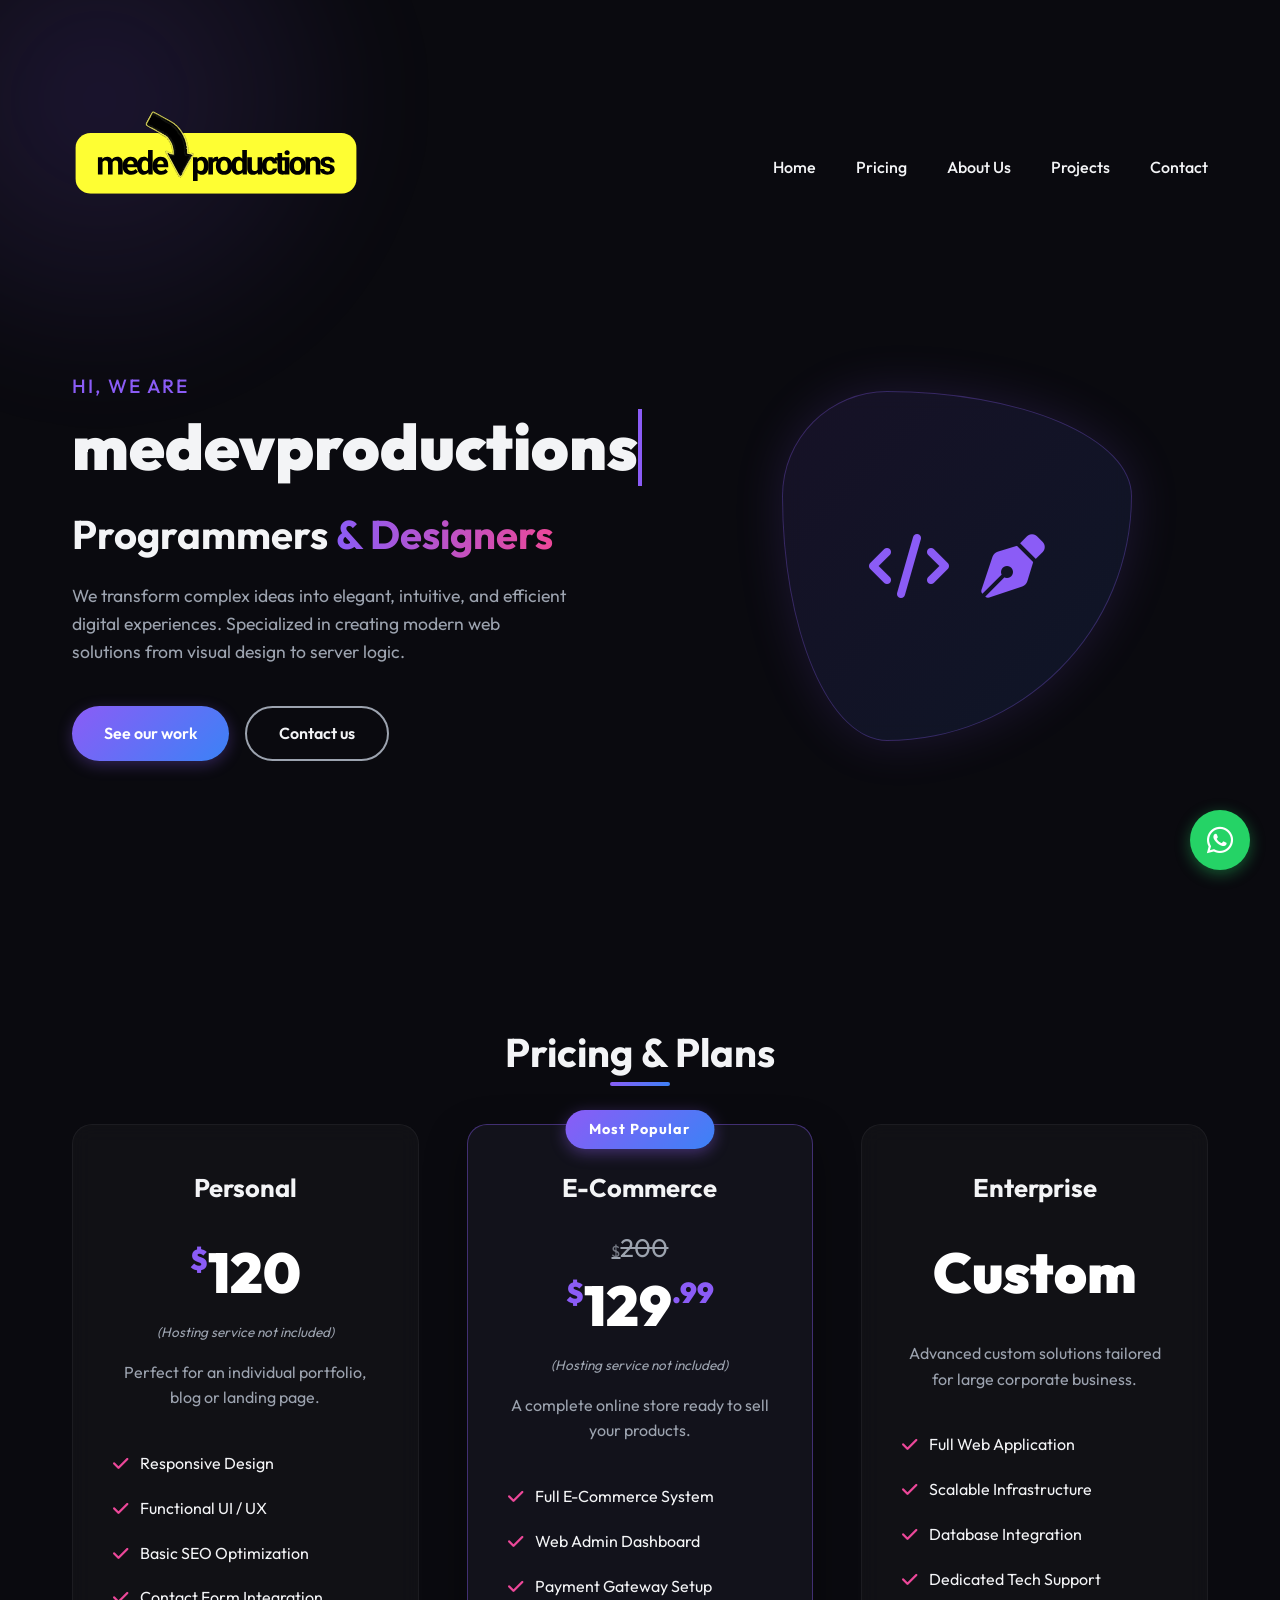
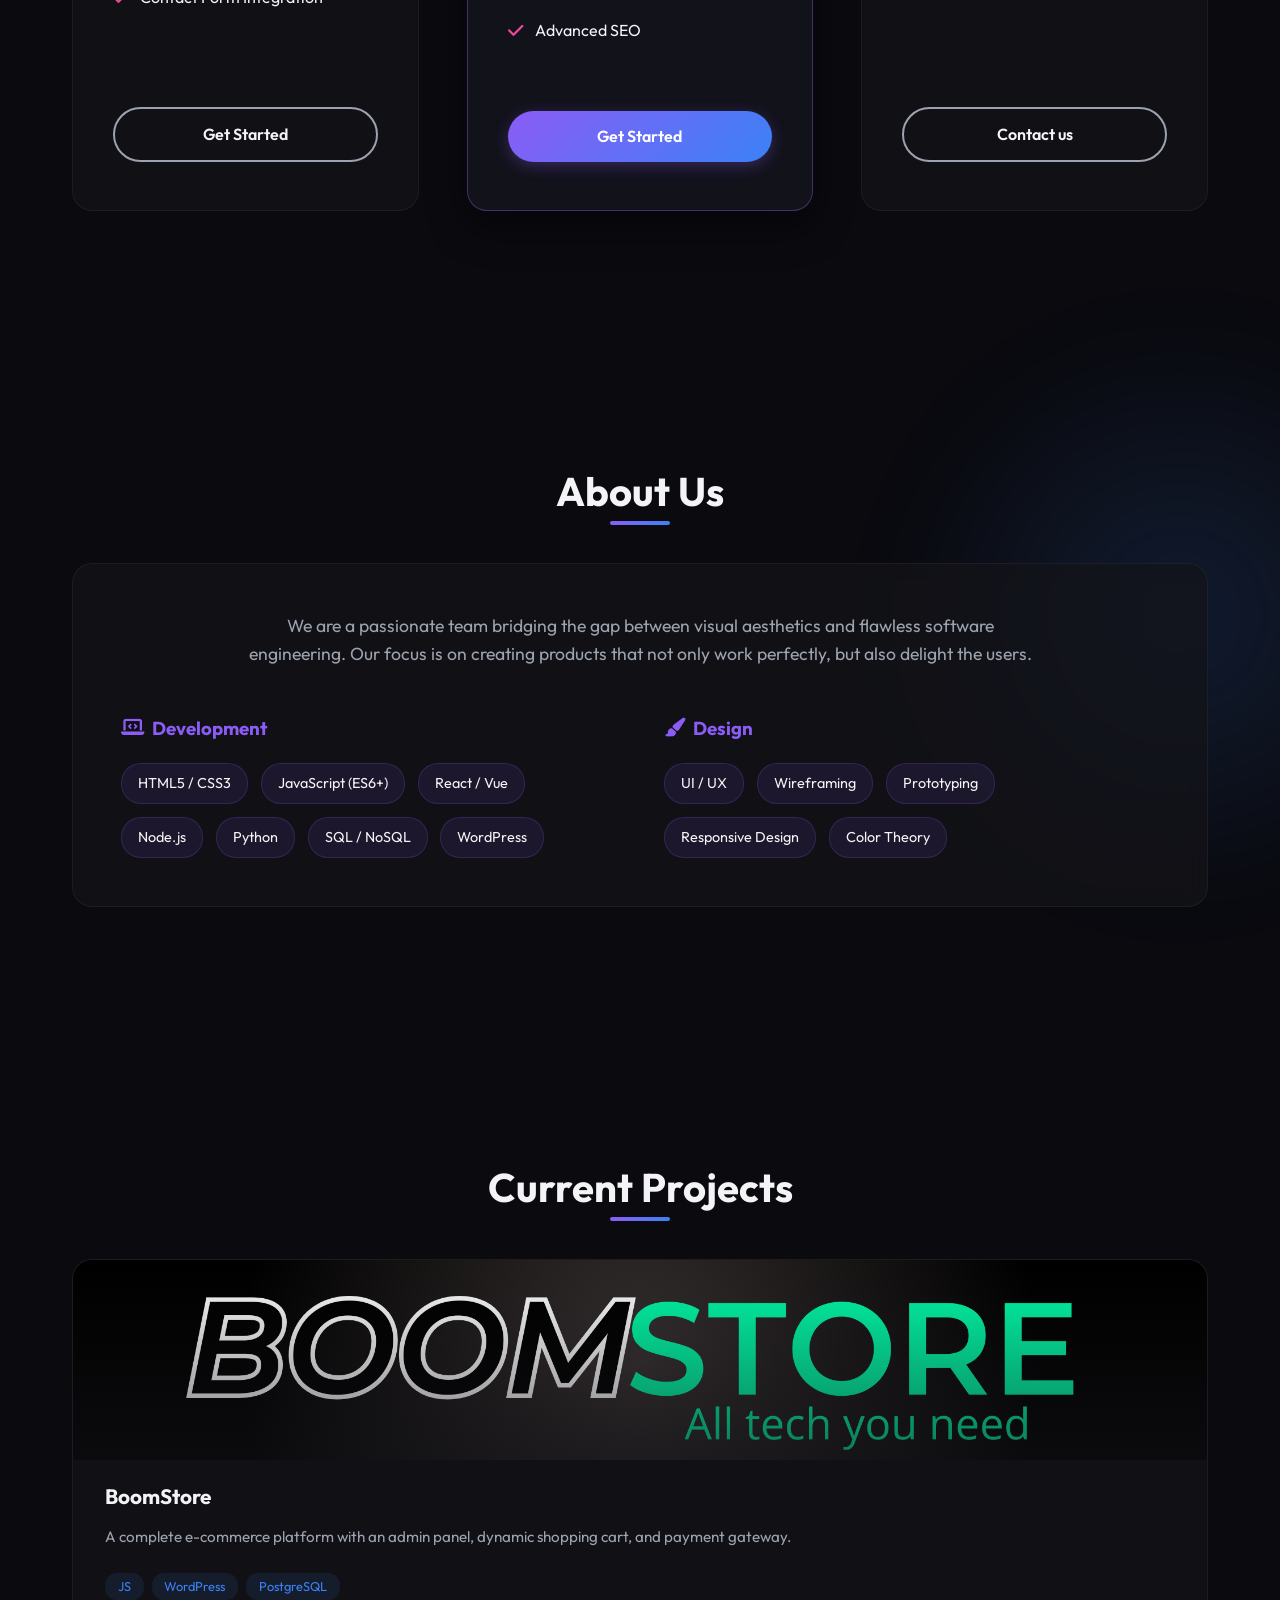
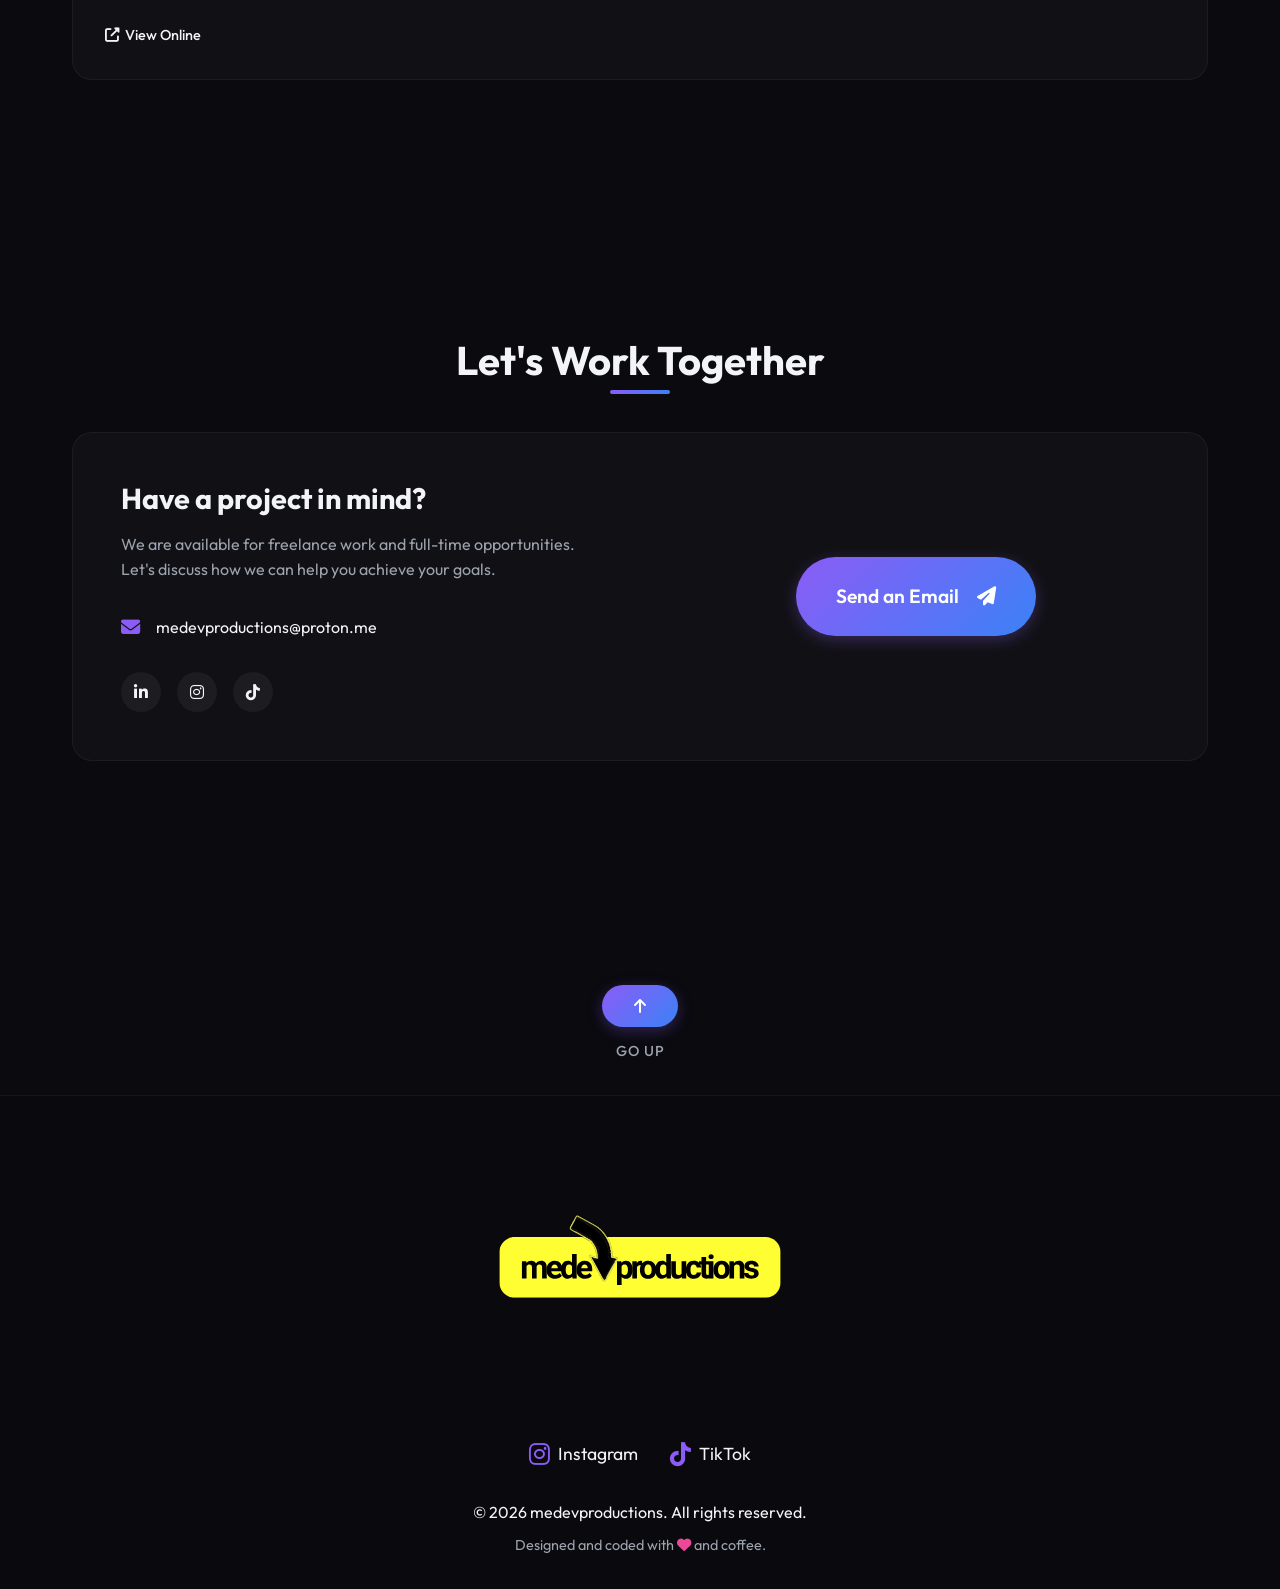
==== commit a0902907: "seo optimization" ====
--- a/index.html
+++ b/index.html
@@ -4,14 +4,34 @@
 <head>
     <meta charset="UTF-8">
     <meta name="viewport" content="width=device-width, initial-scale=1.0">
-    <title>medevproductions | Programmer & Designer</title>
+    <!-- SEO Core -->
+    <title>medevproductions | Professional Web Development & Design Agency</title>
+    <meta name="description" content="medevproductions is a professional agency specialized in converting complex ideas into elegant, intuitive, and efficient digital experiences like E-commerce platforms, landing pages, and scalable web apps.">
+    <meta name="keywords" content="web development, web design, UI/UX, full-stack developers, e-commerce, React, Node.js, medevproductions, web agency, custom software, front-end, back-end">
+    <meta name="author" content="medevproductions">
+    <meta name="robots" content="index, follow">
+    <link rel="canonical" href="https://medevproductions.github.io/">
+
+    <!-- Open Graph for Social Media (Facebook, LinkedIn, WhatsApp) -->
+    <meta property="og:type" content="website">
+    <meta property="og:url" content="https://medevproductions.github.io/">
+    <meta property="og:title" content="medevproductions | Web Development & Design Agency">
+    <meta property="og:description" content="Specialized in creating modern web solutions from visual design to server logic. We transform your complex ideas into elegant digital experiences.">
+    <meta property="og:image" content="https://medevproductions.github.io/logo.svg">
+
+    <!-- Twitter Cards -->
+    <meta name="twitter:card" content="summary_large_image">
+    <meta name="twitter:title" content="medevproductions | Web Development & Design Agency">
+    <meta name="twitter:description" content="Specialized in creating modern web solutions from visual design to server logic.">
+    <meta name="twitter:image" content="https://medevproductions.github.io/logo.svg">
+
+    <!-- Favicon -->
     <link rel="icon" type="image/svg+xml" href="logo.svg">
-    <meta name="description" content="Professional and creative portfolio of a developer and designer.">
     <link rel="preconnect" href="https://fonts.googleapis.com">
     <link rel="preconnect" href="https://fonts.gstatic.com" crossorigin>
     <link href="https://fonts.googleapis.com/css2?family=Outfit:wght@300;400;500;700;900&display=swap" rel="stylesheet">
     <link rel="stylesheet" href="https://cdnjs.cloudflare.com/ajax/libs/font-awesome/6.4.0/css/all.min.css">
-    <link rel="stylesheet" href="styles.css?v=3.0">
+    <link rel="stylesheet" href="styles.css?v=5.0">
 </head>
 
 <body>
@@ -208,6 +228,7 @@
         <a href="#home" class="btn btn-primary back-to-top" aria-label="Back to Top">
             <i class="fas fa-arrow-up"></i>
         </a>
+        <span class="back-to-top-text">GO UP</span>
     </div>
 
     <footer>
--- a/styles.css
+++ b/styles.css
@@ -877,11 +877,22 @@
 /* Back to Top */
 .back-to-top-container {
     display: flex;
+    flex-direction: column;
+    align-items: center;
     justify-content: center;
+    gap: 0.8rem;
     padding: 2rem 0;
     margin-top: 4rem;
     position: relative;
     z-index: 10;
+}
+
+.back-to-top-text {
+    font-size: 0.9rem;
+    color: var(--text-muted);
+    letter-spacing: 1px;
+    text-transform: uppercase;
+    font-weight: 500;
 }
 
 /* WhatsApp Float */
